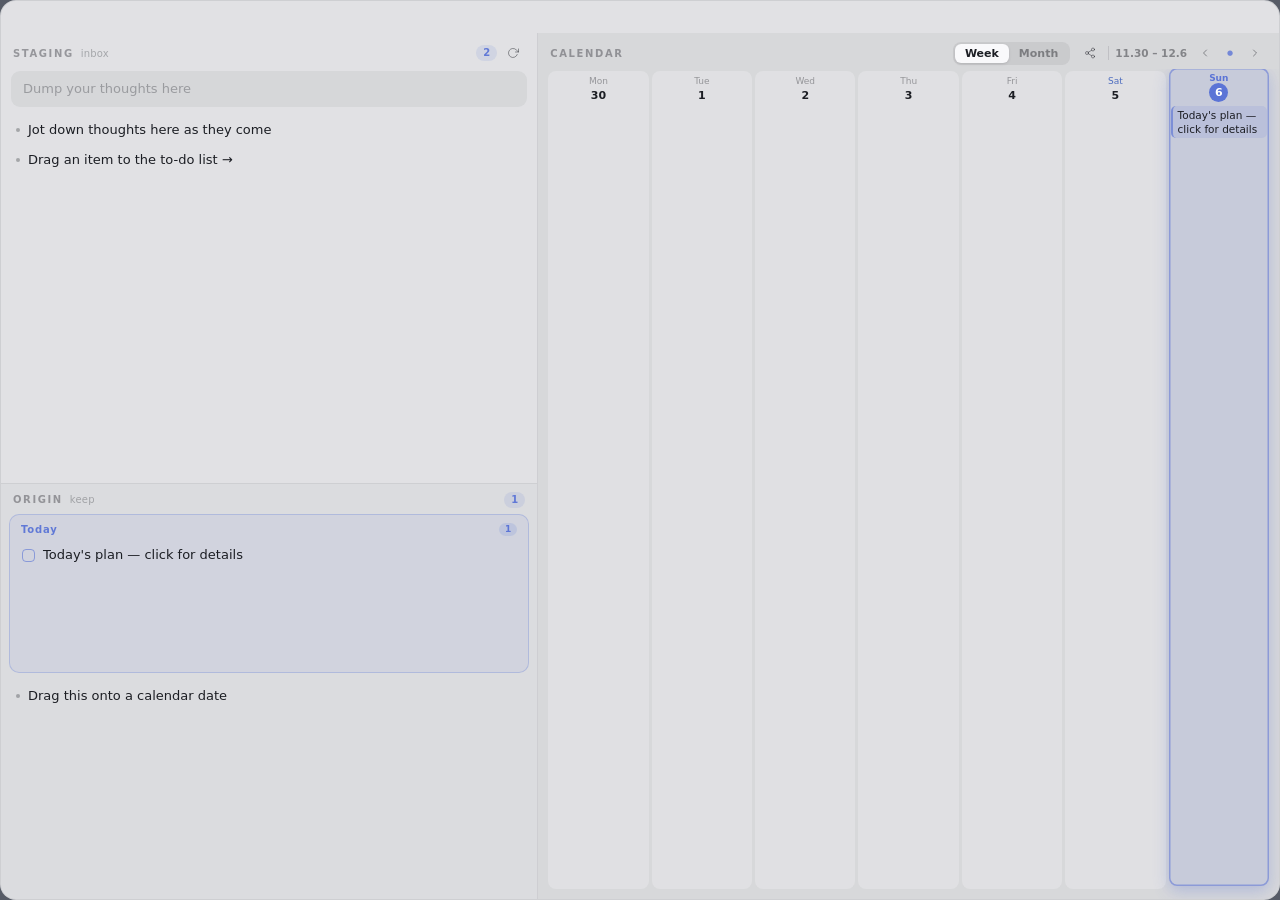
==== docs/app/index.html @ 2b8d4bbc "feat: 웹앱 번들 갱신 — v0.2.16 Origin 칩 상세 메모(오른쪽 패널) Co-Authored-By: Claude Fable 5 <noreply@anthropic.co" ====
<!doctype html>
<html lang="ko">
  <head>
    <meta charset="UTF-8" />
    <meta name="viewport" content="width=device-width, initial-scale=1.0" />
    <title>FlowDesk</title>
    <script type="module" crossorigin src="./assets/index-DNbl9zSP.js"></script>
    <link rel="stylesheet" crossorigin href="./assets/index-Da0fOg_b.css">
  </head>

  <body>
    <div id="root"></div>
  </body>
</html>
---- docs/app/assets/index-Da0fOg_b.css ----
:root{--accent: #5b74d6;--accent-rgb: 91, 116, 214;--bg-opacity: .85;--fs: 13px;--font: "Pretendard Variable", Pretendard, "Apple SD Gothic Neo", "Noto Sans KR", "Malgun Gothic", system-ui, sans-serif;--radius: 16px;--ease: cubic-bezier(.3, .7, .3, 1);--t: .15s;--pattern: none;--pattern-opacity: 0;--pattern-size: auto}[data-theme=light]{--bg-rgb: 249, 249, 251;--ink-rgb: 28, 30, 36;--ink: rgb(28, 30, 36);--sun: #c0574f;--sat: #4f6ec0;--gold-glow-rgb: 201, 132, 10;--spark-rgb: 176, 108, 0}[data-theme=dark]{--bg-rgb: 25, 26, 30;--ink-rgb: 235, 236, 241;--ink: rgb(235, 236, 241);--sun: #e08f88;--sat: #8fa8e0;--gold-glow-rgb: 255, 214, 120}[data-theme=flower]{--bg-rgb: 251, 243, 236;--ink-rgb: 90, 70, 50;--ink: rgb(90, 70, 50);--sun: #c0574f;--sat: #4f6ec0;--gold-glow-rgb: 201, 132, 10;--spark-rgb: 176, 108, 0}[data-theme=mintgrid]{--bg-rgb: 238, 246, 241;--ink-rgb: 51, 86, 74;--ink: rgb(51, 86, 74);--sun: #c0574f;--sat: #4f6ec0;--gold-glow-rgb: 201, 132, 10;--spark-rgb: 176, 108, 0}[data-theme=starrynight]{--bg-rgb: 26, 33, 64;--ink-rgb: 238, 240, 255;--ink: rgb(238, 240, 255);--sun: #e08f88;--sat: #8fa8e0;--gold-glow-rgb: 255, 214, 120}*{box-sizing:border-box;margin:0;padding:0}html,body,#root{height:100%;background:transparent;overflow:hidden}body{font-family:var(--font);font-size:var(--fs);color:var(--ink);-webkit-user-select:none;user-select:none;-webkit-font-smoothing:antialiased;cursor:default}input,select,textarea{font-family:inherit;color:inherit;-webkit-user-select:text;user-select:text}button{font-family:inherit;color:inherit;background:none;border:none;cursor:pointer}:focus-visible{outline:2px solid rgba(var(--accent-rgb),.55);outline-offset:1px;border-radius:4px}::-webkit-scrollbar{width:5px}::-webkit-scrollbar-thumb{background:rgba(var(--ink-rgb),.14);border-radius:3px}::-webkit-scrollbar-track{background:transparent}.widget{position:fixed;inset:0;display:flex;flex-direction:column;border-radius:var(--radius);background:var(--bg-image, rgba(var(--bg-rgb), var(--bg-opacity)));border:1px solid rgba(var(--ink-rgb),.09);overflow:hidden;transition:background-color var(--t)}.widget:before{content:"";position:absolute;inset:0;z-index:-1;pointer-events:none;background-image:var(--pattern, none);background-size:var(--pattern-size, auto);opacity:var(--pattern-opacity, 0)}[data-os=win] .widget{border-radius:0}.widget-header{display:flex;align-items:center;justify-content:space-between;height:32px;padding:0 6px 0 12px;flex:none;opacity:0;transition:opacity .18s var(--ease)}.widget:hover .widget-header,.widget-header:focus-within{opacity:1}.header-drag{display:flex;align-items:center;gap:6px;flex:1;height:100%;cursor:grab}.app-dot{display:inline-flex;align-items:center;color:var(--accent);pointer-events:none;transition:color var(--t)}.app-name{font-size:10px;font-weight:650;letter-spacing:.14em;color:rgba(var(--ink-rgb),.4)}.header-actions{display:flex;gap:2px}.icon-btn{display:inline-flex;align-items:center;justify-content:center;width:24px;height:24px;border-radius:6px;color:rgba(var(--ink-rgb),.5);transition:background-color var(--t),color var(--t)}.icon-btn:hover{background:rgba(var(--ink-rgb),.07);color:var(--ink)}.icon-btn.quit:hover{background:#c9574f24;color:var(--sun)}.mini-btn.danger{background:#c9574f1f;color:var(--sun)}.mini-btn.danger:hover{background:#c9574f33}.sections{flex:1;min-height:0;display:flex;flex-direction:row}.section-wrap{flex-basis:0;flex-shrink:1;min-height:0;min-width:0;display:flex;flex-direction:column}.col-left{flex-basis:0;min-width:0;min-height:0;display:flex;flex-direction:column}.divider.divider-col{width:7px;height:auto;margin:0 -3px;cursor:col-resize}.divider.divider-col:after{inset:0 auto 0 3px;width:1px;height:auto}.section{flex:1;min-height:0;display:flex;flex-direction:column;transition:box-shadow var(--t),background-color var(--t)}.sec-origin{background:rgba(var(--ink-rgb),.024)}.sec-calendar{background:rgba(var(--ink-rgb),.048)}.section.drop-hot,.day-col.drop-hot,.m-cell.drop-hot{box-shadow:inset 0 0 0 1.5px rgba(var(--accent-rgb),.55);background:rgba(var(--accent-rgb),.07)}.divider{height:7px;margin:-3px 0;flex:none;cursor:row-resize;position:relative;z-index:5}.divider:after{content:"";position:absolute;left:0;right:0;top:3px;height:1px;background:rgba(var(--ink-rgb),.09);transition:background-color var(--t),height var(--t)}.divider:hover:after{background:rgba(var(--accent-rgb),.45)}.section-head{display:flex;align-items:center;justify-content:space-between;padding:8px 12px 4px;flex:none}.section-label{font-size:10px;font-weight:700;letter-spacing:.16em;color:rgba(var(--ink-rgb),.38)}.section-sub{margin-left:7px;font-weight:500;letter-spacing:.02em;color:rgba(var(--ink-rgb),.3)}.count{font-size:10px;font-weight:600;line-height:1;padding:3px 7px;border-radius:99px;color:rgba(var(--accent-rgb),.95);background:rgba(var(--accent-rgb),.12)}.section-body{flex:1;min-height:0;overflow-y:auto;list-style:none;padding:2px 8px 8px}.empty-hint{padding:10px 6px;font-size:11px;color:rgba(var(--ink-rgb),.28);text-align:center}.origin-today{flex:.4 1 0;min-height:0;display:flex;flex-direction:column;margin:2px 8px 6px;padding:8px 9px 9px;border-radius:10px;background:rgba(var(--accent-rgb),.08);border:1px solid rgba(var(--accent-rgb),.28);overflow:hidden}.origin-today.drop-hot{box-shadow:inset 0 0 0 1.5px rgba(var(--accent-rgb),.7);background:rgba(var(--accent-rgb),.15)}.origin-today.empty{flex:none}.ot-empty{padding:4px 4px 2px;font-size:11px;text-align:center;color:rgba(var(--accent-rgb),.6)}.ot-scroll{flex:1;min-height:0;overflow-y:auto}.ot-resize{flex:none;height:16px;margin:2px -9px -9px;cursor:row-resize;transition:background var(--t)}.ot-resize:hover{background:linear-gradient(to bottom,transparent,rgba(var(--accent-rgb),.16))}.ot-head{display:flex;align-items:center;justify-content:space-between;padding:0 2px 6px}.ot-title{font-size:10px;font-weight:800;letter-spacing:.08em;color:rgba(var(--accent-rgb),.95)}.ot-count{font-size:9px;font-weight:700;line-height:1;color:var(--accent);background:rgba(var(--accent-rgb),.16);padding:2px 6px;border-radius:99px}.ot-row{display:flex;align-items:flex-start;gap:8px;padding:4px 3px;border-radius:6px;cursor:grab}.ot-row.drop-before,.item-row.drop-before{box-shadow:inset 0 2px rgba(var(--accent-rgb),.7)}.ot-row.drop-after,.item-row.drop-after{box-shadow:inset 0 -2px rgba(var(--accent-rgb),.7)}.ot-row:hover{background:rgba(var(--accent-rgb),.06)}.ot-check{flex:none;width:13px;height:13px;border-radius:4px;margin-top:calc(var(--fs) * .62 - 4.5px);border:1.5px solid rgba(var(--accent-rgb),.6);background:transparent;position:relative;cursor:pointer;transition:background-color var(--t),border-color var(--t)}.ot-row.done .ot-check{background:rgba(var(--accent-rgb),.85);border-color:transparent}.ot-row.done .ot-check:after{content:"";position:absolute;left:4px;top:1px;width:4px;height:7px;border:solid #fff;border-width:0 1.5px 1.5px 0;transform:rotate(45deg)}.ot-text{flex:1;line-height:1.45;word-break:break-word}.ot-row.done .ot-text{text-decoration:line-through;opacity:.45}.item-row{display:flex;align-items:flex-start;gap:8px;padding:5px 7px;border-radius:7px;cursor:grab;transition:background-color var(--t)}.item-row:hover{background:rgba(var(--ink-rgb),.055)}.item-row:active{cursor:grabbing}.item-dot{flex:none;width:4px;height:4px;border-radius:50%;margin-top:calc(var(--fs) * .62);background:rgba(var(--ink-rgb),.3);transition:background-color var(--t)}.item-row:hover .item-dot{background:var(--accent)}.item-dot.toggle{cursor:pointer;position:relative;transition:all .14s var(--ease)}.item-row:hover .item-dot.toggle{width:13px;height:13px;margin-top:calc(var(--fs) * .62 - 4.5px);background:transparent;border:1.5px solid rgba(var(--accent-rgb),.75)}.item-row:hover .item-dot.toggle:hover{background:rgba(var(--accent-rgb),.15)}.item-row.done .item-dot.toggle{width:13px;height:13px;margin-top:calc(var(--fs) * .62 - 4.5px);background:rgba(var(--accent-rgb),.85);border:1.5px solid transparent}.item-row.done .item-dot.toggle:after{content:"";position:absolute;left:3px;top:1px;width:4px;height:7px;border:solid #fff;border-width:0 1.5px 1.5px 0;transform:rotate(45deg)}.item-row.done .item-text{text-decoration:line-through;opacity:.4}.item-text{flex:1;line-height:1.5;word-break:break-word;white-space:pre-wrap}.item-edit{flex:1;border:none;background:transparent;font-size:var(--fs);line-height:1.5;border-bottom:1px solid rgba(var(--accent-rgb),.5);outline:none;resize:none;padding:0;display:block}.x-btn{flex:none;display:inline-flex;align-items:center;justify-content:center;width:18px;height:18px;margin-top:1px;border-radius:5px;color:rgba(var(--ink-rgb),.4);opacity:0;transition:opacity var(--t),background-color var(--t)}.item-row:hover .x-btn{opacity:1}.x-btn:hover{background:rgba(var(--ink-rgb),.1);color:var(--ink)}@keyframes item-enter{0%{opacity:0;transform:translateY(-5px)}to{opacity:1;transform:none}}.item-enter{animation:item-enter .16s var(--ease)}.staging-input-wrap{display:flex;align-items:center;gap:8px;margin:2px 10px 6px;padding:7px 11px;border-radius:9px;background:rgba(var(--ink-rgb),.05);border:1px solid transparent;transition:border-color var(--t),background-color var(--t);flex:none}.staging-input-wrap:focus-within{border-color:rgba(var(--accent-rgb),.5);background:rgba(var(--accent-rgb),.06)}.staging-input{flex:1;border:none;background:transparent;font-size:var(--fs);line-height:1.5;outline:none;resize:none;padding:0;display:block}.staging-input::placeholder{color:rgba(var(--ink-rgb),.32)}.enter-hint{font-size:10px;color:rgba(var(--ink-rgb),.25);border:1px solid rgba(var(--ink-rgb),.15);border-radius:4px;padding:1px 5px;opacity:0;transition:opacity var(--t)}.staging-input-wrap:focus-within .enter-hint,.quick-pill:focus-within .enter-hint{opacity:1}.cal-nav{display:flex;align-items:center;gap:1px}.cal-label{font-size:10.5px;font-weight:600;color:rgba(var(--ink-rgb),.45);margin-right:5px;font-variant-numeric:tabular-nums}.today-btn{font-size:7px;color:rgba(var(--accent-rgb),.8)}.week-grid{display:grid;grid-template-columns:repeat(7,1fr);gap:3px;padding:2px 10px 10px;overflow-y:auto}.day-col{display:flex;flex-direction:column;gap:3px;padding:3px 2px;border-radius:8px;background:rgba(var(--bg-rgb),.25);min-height:76px;transition:box-shadow var(--t),background-color var(--t)}.day-head{text-align:center;padding:2px 0 1px}.day-name{display:block;font-size:9px;color:rgba(var(--ink-rgb),.38)}.dow-5 .day-name{color:var(--sat)}.dow-6 .day-name{color:var(--sun)}.day-num{display:inline-block;min-width:19px;height:19px;line-height:19px;font-size:11px;font-weight:600;border-radius:50%;font-variant-numeric:tabular-nums}.today .day-num{background:var(--accent);color:#fff}.day-col.today{background:rgba(var(--accent-rgb),.13);box-shadow:0 5px 16px rgba(var(--accent-rgb),.3),inset 0 0 0 1.5px rgba(var(--accent-rgb),.55);transform:translateY(-3px)}.day-col.today .day-name{color:var(--accent);font-weight:800}.day-items{display:flex;flex-direction:column;gap:2px;flex:1}.chip{--tag: var(--accent-rgb);font-size:calc(var(--fs) - 2.5px);line-height:1.35;padding:2px 4px 2px 5px;border-radius:5px;background:rgba(var(--tag),.12);border-left:2px solid rgba(var(--tag),.65);cursor:grab;word-break:break-word;transition:background-color var(--t)}.chip:hover{background:rgba(var(--tag),.2)}.chip.span-start{border-radius:5px 0 0 5px;margin-right:-5px}.chip.span-mid{border-radius:0;margin:0 -5px;border-left:none}.chip.span-end{border-radius:0 5px 5px 0;margin-left:-5px;border-left:none}.chip.span-mid,.chip.span-end{color:rgba(var(--ink-rgb),.35)}.chip.done{text-decoration:line-through;opacity:.45}.day-col.past .chip:not(.done),.m-cell.past .chip:not(.done){opacity:.55}.chip.mini.span-start{border-radius:3px 0 0 3px;margin-right:-4px}.chip.mini.span-mid{border-radius:0;margin:0 -4px}.chip.mini.span-end{border-radius:0 3px 3px 0;margin-left:-4px}.chip-edit{display:block;width:100%;font-size:calc(var(--fs) - 2.5px);line-height:1.35;padding:2px 4px;border:none;border-radius:5px;background:rgba(var(--bg-rgb),.9);outline:1px solid rgba(var(--accent-rgb),.5);resize:none;overflow:hidden}.month-wrap{padding:2px 10px 10px;overflow-y:auto;display:flex;flex-direction:column}.month-weekdays{display:grid;grid-template-columns:repeat(7,1fr);text-align:center;font-size:9px;color:rgba(var(--ink-rgb),.38);padding-bottom:3px;flex-shrink:0}.month-weekdays .dow-5{color:var(--sat)}.month-weekdays .dow-6{color:var(--sun)}.month-grid{display:grid;grid-template-columns:repeat(7,1fr);grid-auto-rows:minmax(38px,auto);gap:2px;flex:1}.m-cell{display:flex;flex-direction:column;align-items:stretch;gap:1px;padding:2px;border-radius:7px;min-width:0;overflow:hidden;transition:box-shadow var(--t),background-color var(--t)}.m-cell:hover{background:rgba(var(--ink-rgb),.05)}.m-cell.other{opacity:.3}.m-num{font-size:11px;font-weight:500;min-width:19px;height:19px;line-height:19px;text-align:center;border-radius:50%;font-variant-numeric:tabular-nums;align-self:center;flex-shrink:0}.m-cell.dow-5 .m-num{color:var(--sat)}.m-cell.dow-6 .m-num{color:var(--sun)}.m-cell.today .m-num{background:var(--accent);color:#fff}.day-num.holiday,.m-holiday-name{display:block;text-align:center;font-size:8.5px;line-height:1.2;color:var(--sun);opacity:.85;overflow:hidden;text-overflow:ellipsis;white-space:nowrap}.m-num.holiday{color:var(--sun);font-weight:700}.holiday-name{display:block;margin-top:1px;font-size:9.5px;color:var(--sun);opacity:.85;overflow:hidden;text-overflow:ellipsis;white-space:nowrap;min-width:0}.m-cell.today{background:rgba(var(--accent-rgb),.13);box-shadow:0 4px 12px rgba(var(--accent-rgb),.28),inset 0 0 0 1.5px rgba(var(--accent-rgb),.5);transform:translateY(-2px)}.day-col,.m-cell{position:relative}.day-stamp{position:absolute;top:2px;right:2px;width:20px;height:20px;border-radius:50%;object-fit:cover;box-shadow:0 1px 3px #00000047;transform:rotate(-8deg);z-index:4;pointer-events:none}.day-stamp.gold{outline:2px solid #d4a548;animation:goldGlow 2.6s ease-in-out infinite}@keyframes goldGlow{0%,to{outline-color:#d4a548;box-shadow:0 0 0 4px #d4a54838,0 0 6px 1px rgba(var(--gold-glow-rgb),.35),0 1px 3px #00000047}50%{outline-color:#f0c264;box-shadow:0 0 0 4px #d4a54861,0 0 14px 4px rgba(var(--gold-glow-rgb),.8),0 1px 3px #00000047}}.stamp-spark{position:absolute;z-index:5;color:rgb(var(--spark-rgb, 255, 255, 255));text-shadow:0 0 3px rgb(var(--gold-glow-rgb)),0 0 8px rgba(var(--gold-glow-rgb),.95);line-height:1;pointer-events:none;animation:sparkTwinkle 2.1s ease-in-out infinite}.stamp-spark.s1{top:-2px;right:24px;font-size:11px}.stamp-spark.s2{top:18px;right:1px;font-size:8px;animation-delay:.7s}.stamp-spark.s3{top:10px;right:28px;font-size:7px;animation-delay:1.4s}@keyframes sparkTwinkle{0%,to{opacity:0;transform:scale(.2) rotate(-15deg)}50%{opacity:1;transform:scale(1) rotate(15deg)}}.streak-badge{margin-right:8px;font-size:11px;font-weight:600;color:#d4a548;background:#d4a5481f;padding:2px 8px;border-radius:20px;white-space:nowrap}.dday-pill{position:relative;display:inline-flex;align-items:center;gap:6px;max-width:150px;min-width:0;font-size:12px;white-space:nowrap}.dday-pill b{font-weight:800;font-size:10.5px;color:var(--accent);background:rgba(var(--accent-rgb),.1);padding:1px 7px;border-radius:20px;flex-shrink:0}.dday-pill-label{overflow:hidden;text-overflow:ellipsis;font-weight:700;color:rgba(var(--ink-rgb),.8)}.dday-pill+.dday-pill:before{content:"·";color:rgba(var(--ink-rgb),.25);margin-right:2px;flex-shrink:0}.dday-more{font-size:11px;font-weight:600;color:rgba(var(--ink-rgb),.4);white-space:nowrap}.cal-nav{flex-shrink:0}.streak-badge{flex-shrink:1000;min-width:0;overflow:hidden;text-overflow:ellipsis}.view-seg{display:flex;background:rgba(var(--ink-rgb),.07);border-radius:8px;padding:2px;margin-right:8px;flex-shrink:0}.view-seg button{font-size:11px;font-weight:600;padding:3px 10px;border-radius:6px;color:rgba(var(--ink-rgb),.45)}.view-seg button.on{background:rgb(var(--bg-rgb));color:var(--ink);box-shadow:0 1px 3px #0000001f}.head-gap{width:1px;height:14px;align-self:center;background:rgba(var(--ink-rgb),.12);margin:0 6px;flex-shrink:0}.head-right{display:flex;align-items:center;gap:4px}.cal-right{margin-left:auto;display:flex;align-items:center;flex-shrink:1;min-width:0}.dday-pill,.dday-more{margin-left:8px}.dday-pill:after{content:attr(data-tip);position:absolute;left:0;top:calc(100% + 6px);z-index:60;background:var(--ink);color:rgb(var(--bg-rgb));font-size:11px;font-weight:500;padding:4px 9px;border-radius:6px;white-space:nowrap;box-shadow:0 3px 10px #0003;opacity:0;pointer-events:none;transition:opacity .12s var(--ease) .3s}.dday-pill:hover:after{opacity:1}.day-stamp.fresh{opacity:0;animation:dayStampPop .32s cubic-bezier(.2,1.6,.4,1) .9s forwards}@keyframes dayStampPop{0%{opacity:0;transform:rotate(-8deg) scale(0)}60%{opacity:1;transform:rotate(-8deg) scale(1.3)}to{opacity:1;transform:rotate(-8deg) scale(1)}}.day-flash{position:absolute;left:50%;top:50%;width:60px;height:60px;border-radius:12px;object-fit:cover;z-index:6;pointer-events:none;filter:drop-shadow(0 6px 16px rgba(0,0,0,.34));animation:dayStampPress .85s cubic-bezier(.12,.85,.2,1) forwards}@keyframes dayStampPress{0%{opacity:0;transform:translate(-50%,-78%) rotate(-10deg) scale(1.3)}22%{opacity:1;transform:translate(-50%,-50%) rotate(-7deg) scale(.86)}36%{opacity:1;transform:translate(-50%,-50%) rotate(-6deg) scale(1.04)}58%{opacity:1;transform:translate(-50%,-50%) rotate(-6deg) scale(1)}to{opacity:0;transform:translate(-50%,-86%) rotate(-6deg) scale(1.06)}}.day-ring{position:absolute;left:50%;top:50%;width:52px;height:52px;border-radius:50%;border:3px solid rgba(var(--accent-rgb),.5);z-index:5;pointer-events:none;animation:dayStampRing .45s ease-out .16s both}@keyframes dayStampRing{0%{opacity:.7;transform:translate(-50%,-50%) scale(.35)}to{opacity:0;transform:translate(-50%,-50%) scale(1.9)}}.m-cell.stamping{overflow:visible;z-index:3}.day-col.stamping{animation:dayShakeWeek .3s ease-in-out .16s}.m-cell.stamping{animation:dayShakeMonth .3s ease-in-out .16s}@keyframes dayShakeWeek{0%,to{transform:translateY(-3px)}20%{transform:translate(-2px,-2px)}40%{transform:translate(2px,-4px)}60%{transform:translate(-2px,-3px)}80%{transform:translate(1px,-2px)}}@keyframes dayShakeMonth{0%,to{transform:translateY(-2px)}20%{transform:translate(-2px,-1px)}40%{transform:translate(2px,-3px)}60%{transform:translate(-2px,-2px)}80%{transform:translate(1px,-1px)}}.reward-row{display:flex;align-items:center;gap:6px;flex-wrap:wrap}.reward-grid{display:flex;flex-wrap:wrap;gap:6px;margin-bottom:6px}.reward-thumb{position:relative;width:34px;height:34px}.reward-thumb img{width:34px;height:34px;border-radius:7px;object-fit:cover;border:1px solid rgba(var(--ink-rgb),.15)}.reward-del{position:absolute;top:-5px;right:-5px;width:16px;height:16px;padding:0;display:flex;align-items:center;justify-content:center;border:none;border-radius:50%;background:#0000009e;color:#fff;cursor:pointer}.reward-del svg{width:10px;height:10px}.chip.mini{font-size:max(8px,calc(var(--fs) - 5px));line-height:1.3;padding:0 2px 0 3px;border-radius:3px;flex-shrink:0}.chip-edit.mini{font-size:max(8px,calc(var(--fs) - 5px));line-height:1.3;padding:0 2px;border-radius:3px}.sec-detail{background:rgba(var(--ink-rgb),.048);animation:detail-in .18s var(--ease)}@keyframes detail-in{0%{opacity:0;transform:translate(12px)}to{opacity:1;transform:none}}.detail-body{display:flex;flex-direction:column;overflow:hidden;padding:2px 12px 10px}.detail-title-row{display:flex;align-items:flex-start;gap:8px;flex:none}.detail-done{flex:none;width:13px;height:13px;margin-top:6px;padding:0;border-radius:50%;border:1.5px solid rgba(var(--accent-rgb),.75);position:relative;transition:background-color var(--t),border-color var(--t)}.detail-done:hover{background:rgba(var(--accent-rgb),.15)}.detail-done.on{background:rgba(var(--accent-rgb),.85);border-color:transparent}.detail-done.on:after{content:"";position:absolute;left:3px;top:1px;width:4px;height:7px;border:solid #fff;border-width:0 1.5px 1.5px 0;transform:rotate(45deg)}.detail-title.done{text-decoration:line-through;opacity:.45}.detail-title{flex:1;font-size:calc(var(--fs) + 1px);font-weight:600;line-height:1.4;border:none;outline:none;background:transparent;resize:none;overflow:hidden;border-bottom:1px solid rgba(var(--ink-rgb),.09);padding:2px 0 6px;transition:border-color var(--t)}.detail-title:focus{border-bottom-color:rgba(var(--accent-rgb),.45)}.tag-row{display:flex;gap:8px;align-items:center;padding:8px 0 0;flex:none}.tag-dot{width:14px;height:14px;border-radius:50%;border:2px solid transparent;padding:0;transition:transform var(--t),border-color var(--t)}.tag-dot:hover{transform:scale(1.15)}.tag-dot.on{border-color:rgba(var(--ink-rgb),.8)}.range-row{display:flex;align-items:center;gap:6px;padding:8px 0 0;flex:none;font-size:calc(var(--fs) - 1px);color:rgba(var(--ink-rgb),.75)}.range-arrow{color:rgba(var(--ink-rgb),.35)}.date-input{width:11ch;border:none;outline:none;background:rgba(var(--ink-rgb),.05);border-radius:6px;padding:3px 8px;font-size:calc(var(--fs) - 1px);font-variant-numeric:tabular-nums;transition:box-shadow var(--t)}.date-input:focus{box-shadow:inset 0 0 0 1px rgba(var(--accent-rgb),.5)}.date-input.invalid{box-shadow:inset 0 0 0 1px var(--sun)}.range-len{color:rgba(var(--accent-rgb),.9);font-weight:600}.range-clear{color:rgba(var(--ink-rgb),.4)}.dday-toggle{border:1px solid rgba(var(--ink-rgb),.15);background:transparent;color:rgba(var(--ink-rgb),.5);font-family:inherit;font-size:10.5px;font-weight:600;padding:2px 8px;border-radius:20px;cursor:pointer}.dday-toggle.on{border-color:transparent;background:rgba(var(--accent-rgb),.12);color:var(--accent)}.detail-note{flex:1;display:flex;flex-direction:column;overflow:hidden;margin-top:8px;cursor:text}.detail-note-edit{flex:1;resize:none;border:none;outline:none;border-radius:8px;background:rgba(var(--ink-rgb),.05);padding:8px 10px;font-size:calc(var(--fs) - 1px);line-height:1.55;transition:background-color var(--t)}.note-hint{color:rgba(var(--ink-rgb),.35);font-size:calc(var(--fs) - 1px);padding:8px 2px}.md.note-preview{margin-bottom:6px;padding:0 2px 4px;border-bottom:1px dashed rgba(var(--ink-rgb),.15)}.md{flex:1;overflow-y:auto;font-size:calc(var(--fs) - 1px);line-height:1.55;-webkit-user-select:text;user-select:text}.md h1,.md h2,.md h3{font-weight:700;margin:10px 0 4px;line-height:1.3}.md h1{font-size:calc(var(--fs) + 3px)}.md h2{font-size:calc(var(--fs) + 1px)}.md h3{font-size:var(--fs)}.md p{margin:2px 0}.md hr{margin:8px 0;border:none;border-top:1px solid rgba(var(--ink-rgb),.15)}.md ul,.md ol{margin:4px 0;padding-left:18px}.md code{font-family:ui-monospace,SF Mono,Menlo,monospace;font-size:.92em;background:rgba(var(--ink-rgb),.07);border-radius:4px;padding:0 4px}.md pre{margin:6px 0;padding:8px 10px;border-radius:8px;background:rgba(var(--ink-rgb),.06);overflow-x:auto}.md pre code{background:none;padding:0}.md table{border-collapse:collapse;margin:6px 0;font-size:.95em}.md th,.md td{border:1px solid rgba(var(--ink-rgb),.2);padding:3px 8px;text-align:left}.md th{background:rgba(var(--ink-rgb),.06)}.md del{opacity:.55}.md ul.contains-task-list{list-style:none;padding-left:4px}.md li.task-list-item input{margin-right:6px}.md img{max-width:100%;border-radius:6px}.md blockquote{margin:6px 0;padding:2px 10px;border-left:2px solid rgba(var(--accent-rgb),.5);color:rgba(var(--ink-rgb),.65)}.md a{color:var(--accent);text-decoration:underline;text-underline-offset:2px}.ctx-menu{position:fixed;z-index:100;min-width:148px;padding:5px;border-radius:10px;background:rgba(var(--bg-rgb),.97);border:1px solid rgba(var(--ink-rgb),.1);box-shadow:0 8px 28px #0000002e;animation:item-enter .12s var(--ease)}.ctx-item{display:block;width:100%;text-align:left;font-size:12px;padding:6px 10px;border-radius:6px;transition:background-color var(--t)}.ctx-item:hover{background:rgba(var(--ink-rgb),.07)}.ctx-item.danger{color:var(--sun)}.toast{position:absolute;left:12px;right:12px;bottom:12px;z-index:60;display:flex;align-items:center;gap:10px;padding:9px 13px;border-radius:10px;background:rgba(var(--ink-rgb),.92);color:rgb(var(--bg-rgb));overflow:hidden;animation:toast-in .2s var(--ease)}@keyframes toast-in{0%{opacity:0;transform:translateY(8px)}to{opacity:1;transform:none}}.toast-msg{flex:1;font-size:12px}.toast-action{font-size:12px;font-weight:700;color:rgba(var(--accent-rgb),1);filter:brightness(1.35)}.toast-progress{position:absolute;left:0;bottom:0;height:2px;width:100%;background:rgba(var(--accent-rgb),.9);transform-origin:left;animation-name:toast-progress;animation-timing-function:linear;animation-fill-mode:forwards}@keyframes toast-progress{0%{transform:scaleX(1)}to{transform:scaleX(0)}}.sections-hidden{visibility:hidden}.settings-panel{position:absolute;inset:32px 0 0;z-index:50;display:flex;flex-direction:column;background:transparent;animation:settings-in .2s var(--ease);font-size:13px}@keyframes settings-in{0%{opacity:0;transform:translate(14px)}to{opacity:1;transform:none}}.settings-head{display:flex;align-items:center;justify-content:space-between;padding:12px 12px 8px 16px;flex:none}.settings-title{font-size:13px;font-weight:700}.settings-body{flex:1;overflow-y:auto;padding:0 16px 16px;max-width:480px;width:100%;align-self:center}.set-group{margin-bottom:18px}.set-group-title{font-size:10px;font-weight:700;letter-spacing:.14em;color:rgba(var(--accent-rgb),.9);padding-bottom:6px;border-bottom:1px solid rgba(var(--ink-rgb),.08);margin-bottom:10px}.set-row{margin-bottom:12px}.set-row>label{display:block;font-size:11px;color:rgba(var(--ink-rgb),.55);margin-bottom:5px}.segmented{display:inline-flex;padding:2px;border-radius:8px;background:rgba(var(--ink-rgb),.06);gap:1px}.segmented button{font-size:11.5px;padding:4px 12px;border-radius:6px;color:rgba(var(--ink-rgb),.6);transition:background-color var(--t),color var(--t)}.segmented button.on{background:rgba(var(--bg-rgb),1);color:var(--ink);font-weight:600;box-shadow:0 1px 3px #0000001f}.swatches{display:flex;gap:7px;align-items:center}.swatch{width:22px;height:22px;border-radius:50%;border:2px solid transparent;transition:transform var(--t),border-color var(--t);padding:0}.swatch:hover{transform:scale(1.12)}.swatch.on{border-color:rgb(var(--bg-rgb));box-shadow:0 0 0 2px var(--accent)}.swatch.custom{appearance:none;background:conic-gradient(red,#ff0,#0f0,#0ff,#00f,#f0f,red);border:none;cursor:pointer}.swatch.custom::-webkit-color-swatch-wrapper{padding:0;opacity:0}.slider-row{display:flex;align-items:center;gap:10px;margin-top:6px}.slider-row input[type=range]{flex:1;accent-color:var(--accent)}.slider-val{font-size:11px;color:rgba(var(--ink-rgb),.5);min-width:36px;text-align:right;font-variant-numeric:tabular-nums}select{width:100%;font-size:12px;padding:6px 8px;border-radius:7px;border:1px solid rgba(var(--ink-rgb),.14);background:rgba(var(--bg-rgb),.6);outline:none}.hotkey-row{display:flex;gap:6px;margin-top:6px}.hotkey-row input{flex:1;font-size:12px;padding:6px 8px;border-radius:7px;border:1px solid rgba(var(--ink-rgb),.14);background:rgba(var(--bg-rgb),.6);outline:none}.hotkey-row input:focus{border-color:rgba(var(--accent-rgb),.55)}.mini-btn{font-size:12px;font-weight:600;padding:6px 12px;border-radius:7px;background:rgba(var(--accent-rgb),.14);color:var(--accent);transition:background-color var(--t)}.mini-btn:hover{background:rgba(var(--accent-rgb),.22)}.mini-btn.wide{width:100%}.set-msg{font-size:11px;color:rgba(var(--ink-rgb),.45);margin-top:5px;line-height:1.5}.linklike{background:none;border:none;padding:0;text-align:left;cursor:pointer}.linklike:hover{color:rgba(var(--ink-rgb),.75);text-decoration:underline}.set-msg.err{color:var(--sun)}.switch{position:relative;width:38px;height:22px;border-radius:99px;background:rgba(var(--ink-rgb),.15);transition:background-color var(--t);padding:0}.switch.on{background:var(--accent)}.switch .knob{position:absolute;top:2px;left:2px;width:18px;height:18px;border-radius:50%;background:#fff;box-shadow:0 1px 3px #00000040;transition:transform var(--t) var(--ease)}.switch.on .knob{transform:translate(16px)}.icon-btn.cloud.on{color:rgba(var(--accent-rgb),.85)}.icon-btn.cloud.syncing{animation:cloud-pulse 1.2s ease-in-out infinite}@keyframes cloud-pulse{50%{opacity:.35}}.icon-btn.cloud.error{color:var(--sun)}.fb-overlay{position:absolute;inset:0;z-index:60;display:flex;align-items:center;justify-content:center;padding:24px}.fb-card{width:100%;max-width:340px;padding:12px;border-radius:12px;background:rgba(var(--bg-rgb),.97);border:1px solid rgba(var(--ink-rgb),.1);box-shadow:0 8px 28px #0000002e;animation:item-enter .12s var(--ease);display:flex;flex-direction:column;gap:8px}.fb-head{display:flex;align-items:center;justify-content:space-between}.fb-textarea{width:100%;min-height:110px;resize:none;font-size:var(--fs);font-family:inherit;padding:8px 10px;border:none;border-radius:8px;background:rgba(var(--ink-rgb),.05);outline:none;transition:background-color var(--t)}.fb-textarea:focus{background:rgba(var(--accent-rgb),.08)}.fb-textarea::placeholder{color:rgba(var(--ink-rgb),.3)}.fb-actions{display:flex;align-items:center;justify-content:flex-end}.whatsnew-list{margin:0;padding-left:20px;display:flex;flex-direction:column;gap:7px;font-size:var(--fs);line-height:1.5;color:rgba(var(--ink-rgb),.8)}.quick{height:100vh;display:flex;align-items:stretch}.quick-pill{flex:1;display:flex;align-items:center;gap:12px;padding:0 18px;border-radius:16px;background:rgba(var(--bg-rgb),var(--bg-opacity));border:1px solid rgba(var(--ink-rgb),.12);animation:quick-in .16s var(--ease)}@keyframes quick-in{0%{opacity:0;transform:scale(.97)}to{opacity:1;transform:none}}.quick-pill .quick-input{flex:1;border:none;background:transparent;font-size:15px;line-height:1.5;outline:none;resize:none;padding:0;display:block}.quick-pill .quick-input::placeholder{color:rgba(var(--ink-rgb),.32)}.fb-card:has(.share-tabs){max-width:420px}.share-tabs{display:flex;background:rgba(var(--ink-rgb),.06);border-radius:10px;padding:3px;margin-bottom:12px}.share-tab{flex:1;border:0;background:transparent;font-family:inherit;font-size:12.5px;font-weight:600;padding:7px 0;border-radius:8px;color:rgba(var(--ink-rgb),.55);cursor:pointer}.share-tab.on{background:rgb(var(--bg-rgb));color:var(--ink);box-shadow:0 1px 4px #0000001f}.share-preview{display:block;width:100%;border:1px solid rgba(var(--ink-rgb),.08);border-radius:12px}.share-empty{padding:40px 16px;text-align:center;font-size:13px;color:rgba(var(--ink-rgb),.5)}@media(prefers-reduced-motion:reduce){*,*:before,*:after{animation-duration:.01ms!important;transition-duration:.01ms!important}}.tut-root{position:fixed;inset:0;z-index:90}.tut-dim{position:absolute;inset:0;background:#0000008c}.tut-spot{position:absolute;border-radius:12px;border:2px solid var(--accent);box-shadow:0 0 0 9999px #0000008c,0 0 18px rgba(var(--accent-rgb),.45);transition:all .2s var(--ease)}.tut-card{position:absolute;width:252px;padding:14px 16px;border-radius:12px;background:rgba(var(--bg-rgb),.97);border:1px solid rgba(var(--ink-rgb),.1);box-shadow:0 8px 28px #00000059;animation:item-enter .16s var(--ease)}.tut-card h4{margin:0 0 6px;font-size:1.05em}.tut-card p{margin:0 0 12px;font-size:.92em;line-height:1.55;opacity:.85;white-space:pre-line}.tut-foot{display:flex;align-items:center;justify-content:space-between;gap:8px}.tut-dots{display:flex;gap:4px}.tut-dot{width:6px;height:6px;border-radius:50%;background:rgba(var(--ink-rgb),.25)}.tut-dot.on{background:var(--accent)}.tut-wait{font-size:.82em;font-style:italic;opacity:.6}.tut-skip{background:none;border:none;padding:0;font-size:.85em;color:inherit;opacity:.6;text-decoration:underline;text-underline-offset:2px;cursor:pointer}.tut-next{background:var(--accent);color:#fff;border:none;border-radius:8px;padding:5px 14px;margin-left:10px;font-weight:600;cursor:pointer}.tut-arrow{position:absolute;color:var(--accent);font-size:20px;letter-spacing:3px}[data-web] body{background:#565b66}[data-web] .dl-cta{width:auto;padding:0 10px;font-size:11px;font-weight:600;color:var(--accent, #5b74d6);white-space:nowrap}.set-row-col{flex-direction:column;align-items:stretch;gap:8px}.theme-grid{display:grid;grid-template-columns:repeat(3,1fr);gap:8px}.theme-tile{display:flex;flex-direction:column;align-items:center;gap:4px;padding:6px;border:1px solid rgba(var(--ink-rgb),.12);border-radius:10px;background:transparent;cursor:pointer;color:var(--ink)}.theme-tile.on{border-color:var(--accent);box-shadow:0 0 0 1px var(--accent)}.theme-thumb{position:relative;width:100%;aspect-ratio:16 / 10;border-radius:7px;overflow:hidden;border:1px solid rgba(var(--ink-rgb),.1)}.theme-thumb-pattern{position:absolute;inset:0}.theme-thumb-dot{position:absolute;right:4px;bottom:4px;width:8px;height:8px;border-radius:50%;box-shadow:0 0 0 1.5px #fff9}.theme-tile-label{font-size:10px;opacity:.8;white-space:nowrap}
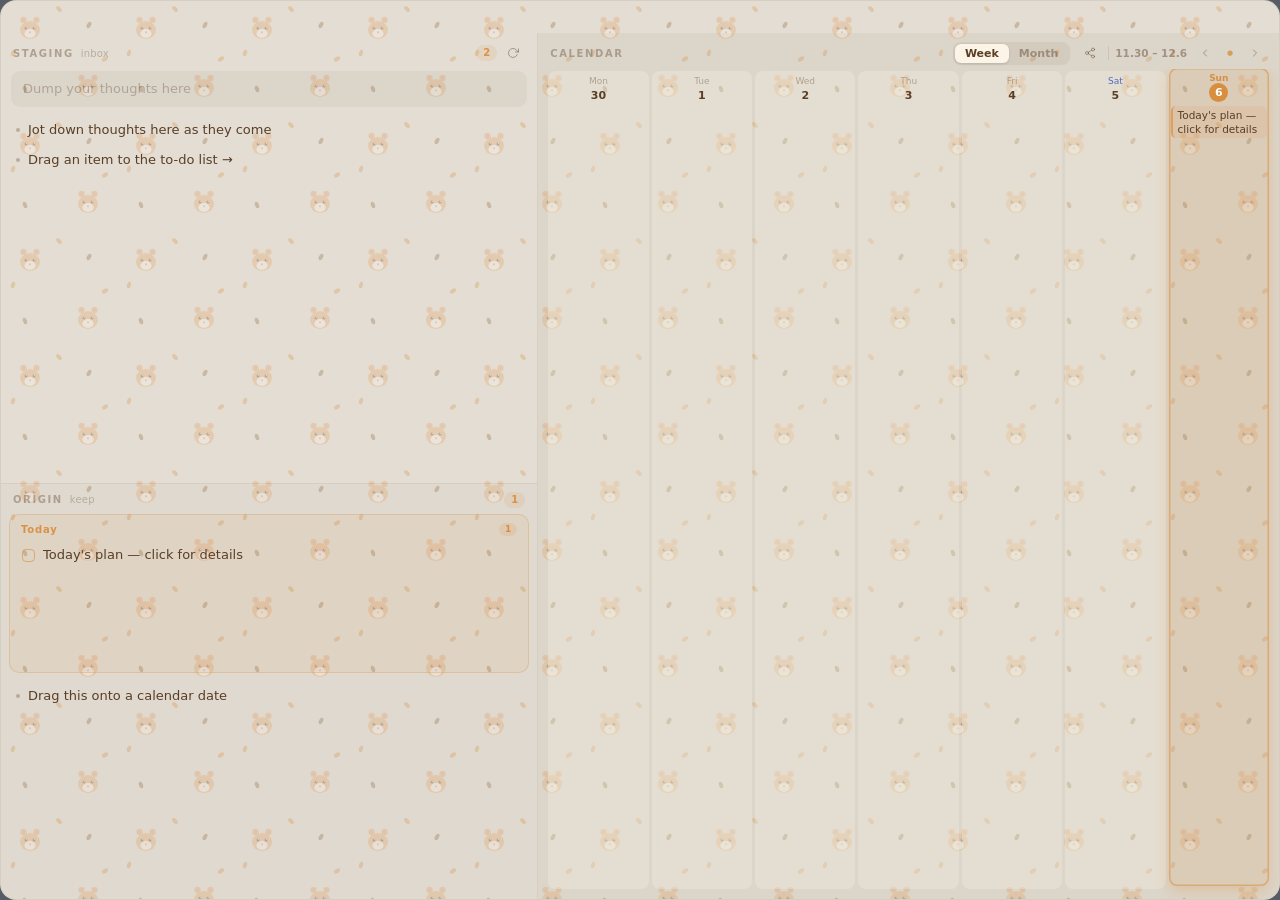
==== commit 28f8dfe7: "feat: 웹앱 번들 갱신 — v0.2.17 햄스터 테마 + 신규 방문 기본 테마 Co-Authored-By: Claude Fable 5 <noreply@anthropic.com>" ====
--- a/docs/app/index.html
+++ b/docs/app/index.html
@@ -4,8 +4,8 @@
     <meta charset="UTF-8" />
     <meta name="viewport" content="width=device-width, initial-scale=1.0" />
     <title>FlowDesk</title>
-    <script type="module" crossorigin src="./assets/index-DNbl9zSP.js"></script>
-    <link rel="stylesheet" crossorigin href="./assets/index-Da0fOg_b.css">
+    <script type="module" crossorigin src="./assets/index-9JMewEK5.js"></script>
+    <link rel="stylesheet" crossorigin href="./assets/index-x7PRYms1.css">
   </head>
 
   <body>
--- a/docs/app/assets/index-x7PRYms1.css
+++ b/docs/app/assets/index-x7PRYms1.css
@@ -0,0 +1 @@
+:root{--accent: #5b74d6;--accent-rgb: 91, 116, 214;--bg-opacity: .85;--fs: 13px;--font: "Pretendard Variable", Pretendard, "Apple SD Gothic Neo", "Noto Sans KR", "Malgun Gothic", system-ui, sans-serif;--radius: 16px;--ease: cubic-bezier(.3, .7, .3, 1);--t: .15s;--pattern: none;--pattern-opacity: 0;--pattern-size: auto}[data-theme=light]{--bg-rgb: 249, 249, 251;--ink-rgb: 28, 30, 36;--ink: rgb(28, 30, 36);--sun: #c0574f;--sat: #4f6ec0;--gold-glow-rgb: 201, 132, 10;--spark-rgb: 176, 108, 0}[data-theme=dark]{--bg-rgb: 25, 26, 30;--ink-rgb: 235, 236, 241;--ink: rgb(235, 236, 241);--sun: #e08f88;--sat: #8fa8e0;--gold-glow-rgb: 255, 214, 120}[data-theme=flower]{--bg-rgb: 251, 243, 236;--ink-rgb: 90, 70, 50;--ink: rgb(90, 70, 50);--sun: #c0574f;--sat: #4f6ec0;--gold-glow-rgb: 201, 132, 10;--spark-rgb: 176, 108, 0}[data-theme=mintgrid]{--bg-rgb: 238, 246, 241;--ink-rgb: 51, 86, 74;--ink: rgb(51, 86, 74);--sun: #c0574f;--sat: #4f6ec0;--gold-glow-rgb: 201, 132, 10;--spark-rgb: 176, 108, 0}[data-theme=starrynight]{--bg-rgb: 26, 33, 64;--ink-rgb: 238, 240, 255;--ink: rgb(238, 240, 255);--sun: #e08f88;--sat: #8fa8e0;--gold-glow-rgb: 255, 214, 120}[data-theme=hamster]{--bg-rgb: 252, 245, 231;--ink-rgb: 90, 62, 38;--ink: rgb(90, 62, 38);--sun: #c0574f;--sat: #4f6ec0;--gold-glow-rgb: 201, 132, 10;--spark-rgb: 176, 108, 0}*{box-sizing:border-box;margin:0;padding:0}html,body,#root{height:100%;background:transparent;overflow:hidden}body{font-family:var(--font);font-size:var(--fs);color:var(--ink);-webkit-user-select:none;user-select:none;-webkit-font-smoothing:antialiased;cursor:default}input,select,textarea{font-family:inherit;color:inherit;-webkit-user-select:text;user-select:text}button{font-family:inherit;color:inherit;background:none;border:none;cursor:pointer}:focus-visible{outline:2px solid rgba(var(--accent-rgb),.55);outline-offset:1px;border-radius:4px}::-webkit-scrollbar{width:5px}::-webkit-scrollbar-thumb{background:rgba(var(--ink-rgb),.14);border-radius:3px}::-webkit-scrollbar-track{background:transparent}.widget{position:fixed;inset:0;display:flex;flex-direction:column;border-radius:var(--radius);background:var(--bg-image, rgba(var(--bg-rgb), var(--bg-opacity)));border:1px solid rgba(var(--ink-rgb),.09);overflow:hidden;transition:background-color var(--t)}.widget:before{content:"";position:absolute;inset:0;z-index:-1;pointer-events:none;background-image:var(--pattern, none);background-size:var(--pattern-size, auto);opacity:var(--pattern-opacity, 0)}[data-os=win] .widget{border-radius:0}.widget-header{display:flex;align-items:center;justify-content:space-between;height:32px;padding:0 6px 0 12px;flex:none;opacity:0;transition:opacity .18s var(--ease)}.widget:hover .widget-header,.widget-header:focus-within{opacity:1}.header-drag{display:flex;align-items:center;gap:6px;flex:1;height:100%;cursor:grab}.app-dot{display:inline-flex;align-items:center;color:var(--accent);pointer-events:none;transition:color var(--t)}.app-name{font-size:10px;font-weight:650;letter-spacing:.14em;color:rgba(var(--ink-rgb),.4)}.header-actions{display:flex;gap:2px}.icon-btn{display:inline-flex;align-items:center;justify-content:center;width:24px;height:24px;border-radius:6px;color:rgba(var(--ink-rgb),.5);transition:background-color var(--t),color var(--t)}.icon-btn:hover{background:rgba(var(--ink-rgb),.07);color:var(--ink)}.icon-btn.quit:hover{background:#c9574f24;color:var(--sun)}.mini-btn.danger{background:#c9574f1f;color:var(--sun)}.mini-btn.danger:hover{background:#c9574f33}.sections{flex:1;min-height:0;display:flex;flex-direction:row}.section-wrap{flex-basis:0;flex-shrink:1;min-height:0;min-width:0;display:flex;flex-direction:column}.col-left{flex-basis:0;min-width:0;min-height:0;display:flex;flex-direction:column}.divider.divider-col{width:7px;height:auto;margin:0 -3px;cursor:col-resize}.divider.divider-col:after{inset:0 auto 0 3px;width:1px;height:auto}.section{flex:1;min-height:0;display:flex;flex-direction:column;transition:box-shadow var(--t),background-color var(--t)}.sec-origin{background:rgba(var(--ink-rgb),.024)}.sec-calendar{background:rgba(var(--ink-rgb),.048)}.section.drop-hot,.day-col.drop-hot,.m-cell.drop-hot{box-shadow:inset 0 0 0 1.5px rgba(var(--accent-rgb),.55);background:rgba(var(--accent-rgb),.07)}.divider{height:7px;margin:-3px 0;flex:none;cursor:row-resize;position:relative;z-index:5}.divider:after{content:"";position:absolute;left:0;right:0;top:3px;height:1px;background:rgba(var(--ink-rgb),.09);transition:background-color var(--t),height var(--t)}.divider:hover:after{background:rgba(var(--accent-rgb),.45)}.section-head{display:flex;align-items:center;justify-content:space-between;padding:8px 12px 4px;flex:none}.section-label{font-size:10px;font-weight:700;letter-spacing:.16em;color:rgba(var(--ink-rgb),.38)}.section-sub{margin-left:7px;font-weight:500;letter-spacing:.02em;color:rgba(var(--ink-rgb),.3)}.count{font-size:10px;font-weight:600;line-height:1;padding:3px 7px;border-radius:99px;color:rgba(var(--accent-rgb),.95);background:rgba(var(--accent-rgb),.12)}.section-body{flex:1;min-height:0;overflow-y:auto;list-style:none;padding:2px 8px 8px}.empty-hint{padding:10px 6px;font-size:11px;color:rgba(var(--ink-rgb),.28);text-align:center}.origin-today{flex:.4 1 0;min-height:0;display:flex;flex-direction:column;margin:2px 8px 6px;padding:8px 9px 9px;border-radius:10px;background:rgba(var(--accent-rgb),.08);border:1px solid rgba(var(--accent-rgb),.28);overflow:hidden}.origin-today.drop-hot{box-shadow:inset 0 0 0 1.5px rgba(var(--accent-rgb),.7);background:rgba(var(--accent-rgb),.15)}.origin-today.empty{flex:none}.ot-empty{padding:4px 4px 2px;font-size:11px;text-align:center;color:rgba(var(--accent-rgb),.6)}.ot-scroll{flex:1;min-height:0;overflow-y:auto}.ot-resize{flex:none;height:16px;margin:2px -9px -9px;cursor:row-resize;transition:background var(--t)}.ot-resize:hover{background:linear-gradient(to bottom,transparent,rgba(var(--accent-rgb),.16))}.ot-head{display:flex;align-items:center;justify-content:space-between;padding:0 2px 6px}.ot-title{font-size:10px;font-weight:800;letter-spacing:.08em;color:rgba(var(--accent-rgb),.95)}.ot-count{font-size:9px;font-weight:700;line-height:1;color:var(--accent);background:rgba(var(--accent-rgb),.16);padding:2px 6px;border-radius:99px}.ot-row{display:flex;align-items:flex-start;gap:8px;padding:4px 3px;border-radius:6px;cursor:grab}.ot-row.drop-before,.item-row.drop-before{box-shadow:inset 0 2px rgba(var(--accent-rgb),.7)}.ot-row.drop-after,.item-row.drop-after{box-shadow:inset 0 -2px rgba(var(--accent-rgb),.7)}.ot-row:hover{background:rgba(var(--accent-rgb),.06)}.ot-check{flex:none;width:13px;height:13px;border-radius:4px;margin-top:calc(var(--fs) * .62 - 4.5px);border:1.5px solid rgba(var(--accent-rgb),.6);background:transparent;position:relative;cursor:pointer;transition:background-color var(--t),border-color var(--t)}.ot-row.done .ot-check{background:rgba(var(--accent-rgb),.85);border-color:transparent}.ot-row.done .ot-check:after{content:"";position:absolute;left:4px;top:1px;width:4px;height:7px;border:solid #fff;border-width:0 1.5px 1.5px 0;transform:rotate(45deg)}.ot-text{flex:1;line-height:1.45;word-break:break-word}.ot-row.done .ot-text{text-decoration:line-through;opacity:.45}.item-row{display:flex;align-items:flex-start;gap:8px;padding:5px 7px;border-radius:7px;cursor:grab;transition:background-color var(--t)}.item-row:hover{background:rgba(var(--ink-rgb),.055)}.item-row:active{cursor:grabbing}.item-dot{flex:none;width:4px;height:4px;border-radius:50%;margin-top:calc(var(--fs) * .62);background:rgba(var(--ink-rgb),.3);transition:background-color var(--t)}.item-row:hover .item-dot{background:var(--accent)}.item-dot.toggle{cursor:pointer;position:relative;transition:all .14s var(--ease)}.item-row:hover .item-dot.toggle{width:13px;height:13px;margin-top:calc(var(--fs) * .62 - 4.5px);background:transparent;border:1.5px solid rgba(var(--accent-rgb),.75)}.item-row:hover .item-dot.toggle:hover{background:rgba(var(--accent-rgb),.15)}.item-row.done .item-dot.toggle{width:13px;height:13px;margin-top:calc(var(--fs) * .62 - 4.5px);background:rgba(var(--accent-rgb),.85);border:1.5px solid transparent}.item-row.done .item-dot.toggle:after{content:"";position:absolute;left:3px;top:1px;width:4px;height:7px;border:solid #fff;border-width:0 1.5px 1.5px 0;transform:rotate(45deg)}.item-row.done .item-text{text-decoration:line-through;opacity:.4}.item-text{flex:1;line-height:1.5;word-break:break-word;white-space:pre-wrap}.item-edit{flex:1;border:none;background:transparent;font-size:var(--fs);line-height:1.5;border-bottom:1px solid rgba(var(--accent-rgb),.5);outline:none;resize:none;padding:0;display:block}.x-btn{flex:none;display:inline-flex;align-items:center;justify-content:center;width:18px;height:18px;margin-top:1px;border-radius:5px;color:rgba(var(--ink-rgb),.4);opacity:0;transition:opacity var(--t),background-color var(--t)}.item-row:hover .x-btn{opacity:1}.x-btn:hover{background:rgba(var(--ink-rgb),.1);color:var(--ink)}@keyframes item-enter{0%{opacity:0;transform:translateY(-5px)}to{opacity:1;transform:none}}.item-enter{animation:item-enter .16s var(--ease)}.staging-input-wrap{display:flex;align-items:center;gap:8px;margin:2px 10px 6px;padding:7px 11px;border-radius:9px;background:rgba(var(--ink-rgb),.05);border:1px solid transparent;transition:border-color var(--t),background-color var(--t);flex:none}.staging-input-wrap:focus-within{border-color:rgba(var(--accent-rgb),.5);background:rgba(var(--accent-rgb),.06)}.staging-input{flex:1;border:none;background:transparent;font-size:var(--fs);line-height:1.5;outline:none;resize:none;padding:0;display:block}.staging-input::placeholder{color:rgba(var(--ink-rgb),.32)}.enter-hint{font-size:10px;color:rgba(var(--ink-rgb),.25);border:1px solid rgba(var(--ink-rgb),.15);border-radius:4px;padding:1px 5px;opacity:0;transition:opacity var(--t)}.staging-input-wrap:focus-within .enter-hint,.quick-pill:focus-within .enter-hint{opacity:1}.cal-nav{display:flex;align-items:center;gap:1px}.cal-label{font-size:10.5px;font-weight:600;color:rgba(var(--ink-rgb),.45);margin-right:5px;font-variant-numeric:tabular-nums}.today-btn{font-size:7px;color:rgba(var(--accent-rgb),.8)}.week-grid{display:grid;grid-template-columns:repeat(7,1fr);gap:3px;padding:2px 10px 10px;overflow-y:auto}.day-col{display:flex;flex-direction:column;gap:3px;padding:3px 2px;border-radius:8px;background:rgba(var(--bg-rgb),.25);min-height:76px;transition:box-shadow var(--t),background-color var(--t)}.day-head{text-align:center;padding:2px 0 1px}.day-name{display:block;font-size:9px;color:rgba(var(--ink-rgb),.38)}.dow-5 .day-name{color:var(--sat)}.dow-6 .day-name{color:var(--sun)}.day-num{display:inline-block;min-width:19px;height:19px;line-height:19px;font-size:11px;font-weight:600;border-radius:50%;font-variant-numeric:tabular-nums}.today .day-num{background:var(--accent);color:#fff}.day-col.today{background:rgba(var(--accent-rgb),.13);box-shadow:0 5px 16px rgba(var(--accent-rgb),.3),inset 0 0 0 1.5px rgba(var(--accent-rgb),.55);transform:translateY(-3px)}.day-col.today .day-name{color:var(--accent);font-weight:800}.day-items{display:flex;flex-direction:column;gap:2px;flex:1}.chip{--tag: var(--accent-rgb);font-size:calc(var(--fs) - 2.5px);line-height:1.35;padding:2px 4px 2px 5px;border-radius:5px;background:rgba(var(--tag),.12);border-left:2px solid rgba(var(--tag),.65);cursor:grab;word-break:break-word;transition:background-color var(--t)}.chip:hover{background:rgba(var(--tag),.2)}.chip.span-start{border-radius:5px 0 0 5px;margin-right:-5px}.chip.span-mid{border-radius:0;margin:0 -5px;border-left:none}.chip.span-end{border-radius:0 5px 5px 0;margin-left:-5px;border-left:none}.chip.span-mid,.chip.span-end{color:rgba(var(--ink-rgb),.35)}.chip.done{text-decoration:line-through;opacity:.45}.day-col.past .chip:not(.done),.m-cell.past .chip:not(.done){opacity:.55}.chip.mini.span-start{border-radius:3px 0 0 3px;margin-right:-4px}.chip.mini.span-mid{border-radius:0;margin:0 -4px}.chip.mini.span-end{border-radius:0 3px 3px 0;margin-left:-4px}.chip-edit{display:block;width:100%;font-size:calc(var(--fs) - 2.5px);line-height:1.35;padding:2px 4px;border:none;border-radius:5px;background:rgba(var(--bg-rgb),.9);outline:1px solid rgba(var(--accent-rgb),.5);resize:none;overflow:hidden}.month-wrap{padding:2px 10px 10px;overflow-y:auto;display:flex;flex-direction:column}.month-weekdays{display:grid;grid-template-columns:repeat(7,1fr);text-align:center;font-size:9px;color:rgba(var(--ink-rgb),.38);padding-bottom:3px;flex-shrink:0}.month-weekdays .dow-5{color:var(--sat)}.month-weekdays .dow-6{color:var(--sun)}.month-grid{display:grid;grid-template-columns:repeat(7,1fr);grid-auto-rows:minmax(38px,auto);gap:2px;flex:1}.m-cell{display:flex;flex-direction:column;align-items:stretch;gap:1px;padding:2px;border-radius:7px;min-width:0;overflow:hidden;transition:box-shadow var(--t),background-color var(--t)}.m-cell:hover{background:rgba(var(--ink-rgb),.05)}.m-cell.other{opacity:.3}.m-num{font-size:11px;font-weight:500;min-width:19px;height:19px;line-height:19px;text-align:center;border-radius:50%;font-variant-numeric:tabular-nums;align-self:center;flex-shrink:0}.m-cell.dow-5 .m-num{color:var(--sat)}.m-cell.dow-6 .m-num{color:var(--sun)}.m-cell.today .m-num{background:var(--accent);color:#fff}.day-num.holiday,.m-holiday-name{display:block;text-align:center;font-size:8.5px;line-height:1.2;color:var(--sun);opacity:.85;overflow:hidden;text-overflow:ellipsis;white-space:nowrap}.m-num.holiday{color:var(--sun);font-weight:700}.holiday-name{display:block;margin-top:1px;font-size:9.5px;color:var(--sun);opacity:.85;overflow:hidden;text-overflow:ellipsis;white-space:nowrap;min-width:0}.m-cell.today{background:rgba(var(--accent-rgb),.13);box-shadow:0 4px 12px rgba(var(--accent-rgb),.28),inset 0 0 0 1.5px rgba(var(--accent-rgb),.5);transform:translateY(-2px)}.day-col,.m-cell{position:relative}.day-stamp{position:absolute;top:2px;right:2px;width:20px;height:20px;border-radius:50%;object-fit:cover;box-shadow:0 1px 3px #00000047;transform:rotate(-8deg);z-index:4;pointer-events:none}.day-stamp.gold{outline:2px solid #d4a548;animation:goldGlow 2.6s ease-in-out infinite}@keyframes goldGlow{0%,to{outline-color:#d4a548;box-shadow:0 0 0 4px #d4a54838,0 0 6px 1px rgba(var(--gold-glow-rgb),.35),0 1px 3px #00000047}50%{outline-color:#f0c264;box-shadow:0 0 0 4px #d4a54861,0 0 14px 4px rgba(var(--gold-glow-rgb),.8),0 1px 3px #00000047}}.stamp-spark{position:absolute;z-index:5;color:rgb(var(--spark-rgb, 255, 255, 255));text-shadow:0 0 3px rgb(var(--gold-glow-rgb)),0 0 8px rgba(var(--gold-glow-rgb),.95);line-height:1;pointer-events:none;animation:sparkTwinkle 2.1s ease-in-out infinite}.stamp-spark.s1{top:-2px;right:24px;font-size:11px}.stamp-spark.s2{top:18px;right:1px;font-size:8px;animation-delay:.7s}.stamp-spark.s3{top:10px;right:28px;font-size:7px;animation-delay:1.4s}@keyframes sparkTwinkle{0%,to{opacity:0;transform:scale(.2) rotate(-15deg)}50%{opacity:1;transform:scale(1) rotate(15deg)}}.streak-badge{margin-right:8px;font-size:11px;font-weight:600;color:#d4a548;background:#d4a5481f;padding:2px 8px;border-radius:20px;white-space:nowrap}.dday-pill{position:relative;display:inline-flex;align-items:center;gap:6px;max-width:150px;min-width:0;font-size:12px;white-space:nowrap}.dday-pill b{font-weight:800;font-size:10.5px;color:var(--accent);background:rgba(var(--accent-rgb),.1);padding:1px 7px;border-radius:20px;flex-shrink:0}.dday-pill-label{overflow:hidden;text-overflow:ellipsis;font-weight:700;color:rgba(var(--ink-rgb),.8)}.dday-pill+.dday-pill:before{content:"·";color:rgba(var(--ink-rgb),.25);margin-right:2px;flex-shrink:0}.dday-more{font-size:11px;font-weight:600;color:rgba(var(--ink-rgb),.4);white-space:nowrap}.cal-nav{flex-shrink:0}.streak-badge{flex-shrink:1000;min-width:0;overflow:hidden;text-overflow:ellipsis}.view-seg{display:flex;background:rgba(var(--ink-rgb),.07);border-radius:8px;padding:2px;margin-right:8px;flex-shrink:0}.view-seg button{font-size:11px;font-weight:600;padding:3px 10px;border-radius:6px;color:rgba(var(--ink-rgb),.45)}.view-seg button.on{background:rgb(var(--bg-rgb));color:var(--ink);box-shadow:0 1px 3px #0000001f}.head-gap{width:1px;height:14px;align-self:center;background:rgba(var(--ink-rgb),.12);margin:0 6px;flex-shrink:0}.head-right{display:flex;align-items:center;gap:4px}.cal-right{margin-left:auto;display:flex;align-items:center;flex-shrink:1;min-width:0}.dday-pill,.dday-more{margin-left:8px}.dday-pill:after{content:attr(data-tip);position:absolute;left:0;top:calc(100% + 6px);z-index:60;background:var(--ink);color:rgb(var(--bg-rgb));font-size:11px;font-weight:500;padding:4px 9px;border-radius:6px;white-space:nowrap;box-shadow:0 3px 10px #0003;opacity:0;pointer-events:none;transition:opacity .12s var(--ease) .3s}.dday-pill:hover:after{opacity:1}.day-stamp.fresh{opacity:0;animation:dayStampPop .32s cubic-bezier(.2,1.6,.4,1) .9s forwards}@keyframes dayStampPop{0%{opacity:0;transform:rotate(-8deg) scale(0)}60%{opacity:1;transform:rotate(-8deg) scale(1.3)}to{opacity:1;transform:rotate(-8deg) scale(1)}}.day-flash{position:absolute;left:50%;top:50%;width:60px;height:60px;border-radius:12px;object-fit:cover;z-index:6;pointer-events:none;filter:drop-shadow(0 6px 16px rgba(0,0,0,.34));animation:dayStampPress .85s cubic-bezier(.12,.85,.2,1) forwards}@keyframes dayStampPress{0%{opacity:0;transform:translate(-50%,-78%) rotate(-10deg) scale(1.3)}22%{opacity:1;transform:translate(-50%,-50%) rotate(-7deg) scale(.86)}36%{opacity:1;transform:translate(-50%,-50%) rotate(-6deg) scale(1.04)}58%{opacity:1;transform:translate(-50%,-50%) rotate(-6deg) scale(1)}to{opacity:0;transform:translate(-50%,-86%) rotate(-6deg) scale(1.06)}}.day-ring{position:absolute;left:50%;top:50%;width:52px;height:52px;border-radius:50%;border:3px solid rgba(var(--accent-rgb),.5);z-index:5;pointer-events:none;animation:dayStampRing .45s ease-out .16s both}@keyframes dayStampRing{0%{opacity:.7;transform:translate(-50%,-50%) scale(.35)}to{opacity:0;transform:translate(-50%,-50%) scale(1.9)}}.m-cell.stamping{overflow:visible;z-index:3}.day-col.stamping{animation:dayShakeWeek .3s ease-in-out .16s}.m-cell.stamping{animation:dayShakeMonth .3s ease-in-out .16s}@keyframes dayShakeWeek{0%,to{transform:translateY(-3px)}20%{transform:translate(-2px,-2px)}40%{transform:translate(2px,-4px)}60%{transform:translate(-2px,-3px)}80%{transform:translate(1px,-2px)}}@keyframes dayShakeMonth{0%,to{transform:translateY(-2px)}20%{transform:translate(-2px,-1px)}40%{transform:translate(2px,-3px)}60%{transform:translate(-2px,-2px)}80%{transform:translate(1px,-1px)}}.reward-row{display:flex;align-items:center;gap:6px;flex-wrap:wrap}.reward-grid{display:flex;flex-wrap:wrap;gap:6px;margin-bottom:6px}.reward-thumb{position:relative;width:34px;height:34px}.reward-thumb img{width:34px;height:34px;border-radius:7px;object-fit:cover;border:1px solid rgba(var(--ink-rgb),.15)}.reward-del{position:absolute;top:-5px;right:-5px;width:16px;height:16px;padding:0;display:flex;align-items:center;justify-content:center;border:none;border-radius:50%;background:#0000009e;color:#fff;cursor:pointer}.reward-del svg{width:10px;height:10px}.chip.mini{font-size:max(8px,calc(var(--fs) - 5px));line-height:1.3;padding:0 2px 0 3px;border-radius:3px;flex-shrink:0}.chip-edit.mini{font-size:max(8px,calc(var(--fs) - 5px));line-height:1.3;padding:0 2px;border-radius:3px}.sec-detail{background:rgba(var(--ink-rgb),.048);animation:detail-in .18s var(--ease)}@keyframes detail-in{0%{opacity:0;transform:translate(12px)}to{opacity:1;transform:none}}.detail-body{display:flex;flex-direction:column;overflow:hidden;padding:2px 12px 10px}.detail-title-row{display:flex;align-items:flex-start;gap:8px;flex:none}.detail-done{flex:none;width:13px;height:13px;margin-top:6px;padding:0;border-radius:50%;border:1.5px solid rgba(var(--accent-rgb),.75);position:relative;transition:background-color var(--t),border-color var(--t)}.detail-done:hover{background:rgba(var(--accent-rgb),.15)}.detail-done.on{background:rgba(var(--accent-rgb),.85);border-color:transparent}.detail-done.on:after{content:"";position:absolute;left:3px;top:1px;width:4px;height:7px;border:solid #fff;border-width:0 1.5px 1.5px 0;transform:rotate(45deg)}.detail-title.done{text-decoration:line-through;opacity:.45}.detail-title{flex:1;font-size:calc(var(--fs) + 1px);font-weight:600;line-height:1.4;border:none;outline:none;background:transparent;resize:none;overflow:hidden;border-bottom:1px solid rgba(var(--ink-rgb),.09);padding:2px 0 6px;transition:border-color var(--t)}.detail-title:focus{border-bottom-color:rgba(var(--accent-rgb),.45)}.tag-row{display:flex;gap:8px;align-items:center;padding:8px 0 0;flex:none}.tag-dot{width:14px;height:14px;border-radius:50%;border:2px solid transparent;padding:0;transition:transform var(--t),border-color var(--t)}.tag-dot:hover{transform:scale(1.15)}.tag-dot.on{border-color:rgba(var(--ink-rgb),.8)}.range-row{display:flex;align-items:center;gap:6px;padding:8px 0 0;flex:none;font-size:calc(var(--fs) - 1px);color:rgba(var(--ink-rgb),.75)}.range-arrow{color:rgba(var(--ink-rgb),.35)}.date-input{width:11ch;border:none;outline:none;background:rgba(var(--ink-rgb),.05);border-radius:6px;padding:3px 8px;font-size:calc(var(--fs) - 1px);font-variant-numeric:tabular-nums;transition:box-shadow var(--t)}.date-input:focus{box-shadow:inset 0 0 0 1px rgba(var(--accent-rgb),.5)}.date-input.invalid{box-shadow:inset 0 0 0 1px var(--sun)}.range-len{color:rgba(var(--accent-rgb),.9);font-weight:600}.range-clear{color:rgba(var(--ink-rgb),.4)}.dday-toggle{border:1px solid rgba(var(--ink-rgb),.15);background:transparent;color:rgba(var(--ink-rgb),.5);font-family:inherit;font-size:10.5px;font-weight:600;padding:2px 8px;border-radius:20px;cursor:pointer}.dday-toggle.on{border-color:transparent;background:rgba(var(--accent-rgb),.12);color:var(--accent)}.detail-note{flex:1;display:flex;flex-direction:column;overflow:hidden;margin-top:8px;cursor:text}.detail-note-edit{flex:1;resize:none;border:none;outline:none;border-radius:8px;background:rgba(var(--ink-rgb),.05);padding:8px 10px;font-size:calc(var(--fs) - 1px);line-height:1.55;transition:background-color var(--t)}.note-hint{color:rgba(var(--ink-rgb),.35);font-size:calc(var(--fs) - 1px);padding:8px 2px}.md.note-preview{margin-bottom:6px;padding:0 2px 4px;border-bottom:1px dashed rgba(var(--ink-rgb),.15)}.md{flex:1;overflow-y:auto;font-size:calc(var(--fs) - 1px);line-height:1.55;-webkit-user-select:text;user-select:text}.md h1,.md h2,.md h3{font-weight:700;margin:10px 0 4px;line-height:1.3}.md h1{font-size:calc(var(--fs) + 3px)}.md h2{font-size:calc(var(--fs) + 1px)}.md h3{font-size:var(--fs)}.md p{margin:2px 0}.md hr{margin:8px 0;border:none;border-top:1px solid rgba(var(--ink-rgb),.15)}.md ul,.md ol{margin:4px 0;padding-left:18px}.md code{font-family:ui-monospace,SF Mono,Menlo,monospace;font-size:.92em;background:rgba(var(--ink-rgb),.07);border-radius:4px;padding:0 4px}.md pre{margin:6px 0;padding:8px 10px;border-radius:8px;background:rgba(var(--ink-rgb),.06);overflow-x:auto}.md pre code{background:none;padding:0}.md table{border-collapse:collapse;margin:6px 0;font-size:.95em}.md th,.md td{border:1px solid rgba(var(--ink-rgb),.2);padding:3px 8px;text-align:left}.md th{background:rgba(var(--ink-rgb),.06)}.md del{opacity:.55}.md ul.contains-task-list{list-style:none;padding-left:4px}.md li.task-list-item input{margin-right:6px}.md img{max-width:100%;border-radius:6px}.md blockquote{margin:6px 0;padding:2px 10px;border-left:2px solid rgba(var(--accent-rgb),.5);color:rgba(var(--ink-rgb),.65)}.md a{color:var(--accent);text-decoration:underline;text-underline-offset:2px}.ctx-menu{position:fixed;z-index:100;min-width:148px;padding:5px;border-radius:10px;background:rgba(var(--bg-rgb),.97);border:1px solid rgba(var(--ink-rgb),.1);box-shadow:0 8px 28px #0000002e;animation:item-enter .12s var(--ease)}.ctx-item{display:block;width:100%;text-align:left;font-size:12px;padding:6px 10px;border-radius:6px;transition:background-color var(--t)}.ctx-item:hover{background:rgba(var(--ink-rgb),.07)}.ctx-item.danger{color:var(--sun)}.toast{position:absolute;left:12px;right:12px;bottom:12px;z-index:60;display:flex;align-items:center;gap:10px;padding:9px 13px;border-radius:10px;background:rgba(var(--ink-rgb),.92);color:rgb(var(--bg-rgb));overflow:hidden;animation:toast-in .2s var(--ease)}@keyframes toast-in{0%{opacity:0;transform:translateY(8px)}to{opacity:1;transform:none}}.toast-msg{flex:1;font-size:12px}.toast-action{font-size:12px;font-weight:700;color:rgba(var(--accent-rgb),1);filter:brightness(1.35)}.toast-progress{position:absolute;left:0;bottom:0;height:2px;width:100%;background:rgba(var(--accent-rgb),.9);transform-origin:left;animation-name:toast-progress;animation-timing-function:linear;animation-fill-mode:forwards}@keyframes toast-progress{0%{transform:scaleX(1)}to{transform:scaleX(0)}}.sections-hidden{visibility:hidden}.settings-panel{position:absolute;inset:32px 0 0;z-index:50;display:flex;flex-direction:column;background:transparent;animation:settings-in .2s var(--ease);font-size:13px}@keyframes settings-in{0%{opacity:0;transform:translate(14px)}to{opacity:1;transform:none}}.settings-head{display:flex;align-items:center;justify-content:space-between;padding:12px 12px 8px 16px;flex:none}.settings-title{font-size:13px;font-weight:700}.settings-body{flex:1;overflow-y:auto;padding:0 16px 16px;max-width:480px;width:100%;align-self:center}.set-group{margin-bottom:18px}.set-group-title{font-size:10px;font-weight:700;letter-spacing:.14em;color:rgba(var(--accent-rgb),.9);padding-bottom:6px;border-bottom:1px solid rgba(var(--ink-rgb),.08);margin-bottom:10px}.set-row{margin-bottom:12px}.set-row>label{display:block;font-size:11px;color:rgba(var(--ink-rgb),.55);margin-bottom:5px}.segmented{display:inline-flex;padding:2px;border-radius:8px;background:rgba(var(--ink-rgb),.06);gap:1px}.segmented button{font-size:11.5px;padding:4px 12px;border-radius:6px;color:rgba(var(--ink-rgb),.6);transition:background-color var(--t),color var(--t)}.segmented button.on{background:rgba(var(--bg-rgb),1);color:var(--ink);font-weight:600;box-shadow:0 1px 3px #0000001f}.swatches{display:flex;gap:7px;align-items:center}.swatch{width:22px;height:22px;border-radius:50%;border:2px solid transparent;transition:transform var(--t),border-color var(--t);padding:0}.swatch:hover{transform:scale(1.12)}.swatch.on{border-color:rgb(var(--bg-rgb));box-shadow:0 0 0 2px var(--accent)}.swatch.custom{appearance:none;background:conic-gradient(red,#ff0,#0f0,#0ff,#00f,#f0f,red);border:none;cursor:pointer}.swatch.custom::-webkit-color-swatch-wrapper{padding:0;opacity:0}.slider-row{display:flex;align-items:center;gap:10px;margin-top:6px}.slider-row input[type=range]{flex:1;accent-color:var(--accent)}.slider-val{font-size:11px;color:rgba(var(--ink-rgb),.5);min-width:36px;text-align:right;font-variant-numeric:tabular-nums}select{width:100%;font-size:12px;padding:6px 8px;border-radius:7px;border:1px solid rgba(var(--ink-rgb),.14);background:rgba(var(--bg-rgb),.6);outline:none}.hotkey-row{display:flex;gap:6px;margin-top:6px}.hotkey-row input{flex:1;font-size:12px;padding:6px 8px;border-radius:7px;border:1px solid rgba(var(--ink-rgb),.14);background:rgba(var(--bg-rgb),.6);outline:none}.hotkey-row input:focus{border-color:rgba(var(--accent-rgb),.55)}.mini-btn{font-size:12px;font-weight:600;padding:6px 12px;border-radius:7px;background:rgba(var(--accent-rgb),.14);color:var(--accent);transition:background-color var(--t)}.mini-btn:hover{background:rgba(var(--accent-rgb),.22)}.mini-btn.wide{width:100%}.set-msg{font-size:11px;color:rgba(var(--ink-rgb),.45);margin-top:5px;line-height:1.5}.linklike{background:none;border:none;padding:0;text-align:left;cursor:pointer}.linklike:hover{color:rgba(var(--ink-rgb),.75);text-decoration:underline}.set-msg.err{color:var(--sun)}.switch{position:relative;width:38px;height:22px;border-radius:99px;background:rgba(var(--ink-rgb),.15);transition:background-color var(--t);padding:0}.switch.on{background:var(--accent)}.switch .knob{position:absolute;top:2px;left:2px;width:18px;height:18px;border-radius:50%;background:#fff;box-shadow:0 1px 3px #00000040;transition:transform var(--t) var(--ease)}.switch.on .knob{transform:translate(16px)}.icon-btn.cloud.on{color:rgba(var(--accent-rgb),.85)}.icon-btn.cloud.syncing{animation:cloud-pulse 1.2s ease-in-out infinite}@keyframes cloud-pulse{50%{opacity:.35}}.icon-btn.cloud.error{color:var(--sun)}.fb-overlay{position:absolute;inset:0;z-index:60;display:flex;align-items:center;justify-content:center;padding:24px}.fb-card{width:100%;max-width:340px;padding:12px;border-radius:12px;background:rgba(var(--bg-rgb),.97);border:1px solid rgba(var(--ink-rgb),.1);box-shadow:0 8px 28px #0000002e;animation:item-enter .12s var(--ease);display:flex;flex-direction:column;gap:8px}.fb-head{display:flex;align-items:center;justify-content:space-between}.fb-textarea{width:100%;min-height:110px;resize:none;font-size:var(--fs);font-family:inherit;padding:8px 10px;border:none;border-radius:8px;background:rgba(var(--ink-rgb),.05);outline:none;transition:background-color var(--t)}.fb-textarea:focus{background:rgba(var(--accent-rgb),.08)}.fb-textarea::placeholder{color:rgba(var(--ink-rgb),.3)}.fb-actions{display:flex;align-items:center;justify-content:flex-end}.whatsnew-list{margin:0;padding-left:20px;display:flex;flex-direction:column;gap:7px;font-size:var(--fs);line-height:1.5;color:rgba(var(--ink-rgb),.8)}.quick{height:100vh;display:flex;align-items:stretch}.quick-pill{flex:1;display:flex;align-items:center;gap:12px;padding:0 18px;border-radius:16px;background:rgba(var(--bg-rgb),var(--bg-opacity));border:1px solid rgba(var(--ink-rgb),.12);animation:quick-in .16s var(--ease)}@keyframes quick-in{0%{opacity:0;transform:scale(.97)}to{opacity:1;transform:none}}.quick-pill .quick-input{flex:1;border:none;background:transparent;font-size:15px;line-height:1.5;outline:none;resize:none;padding:0;display:block}.quick-pill .quick-input::placeholder{color:rgba(var(--ink-rgb),.32)}.fb-card:has(.share-tabs){max-width:420px}.share-tabs{display:flex;background:rgba(var(--ink-rgb),.06);border-radius:10px;padding:3px;margin-bottom:12px}.share-tab{flex:1;border:0;background:transparent;font-family:inherit;font-size:12.5px;font-weight:600;padding:7px 0;border-radius:8px;color:rgba(var(--ink-rgb),.55);cursor:pointer}.share-tab.on{background:rgb(var(--bg-rgb));color:var(--ink);box-shadow:0 1px 4px #0000001f}.share-preview{display:block;width:100%;border:1px solid rgba(var(--ink-rgb),.08);border-radius:12px}.share-empty{padding:40px 16px;text-align:center;font-size:13px;color:rgba(var(--ink-rgb),.5)}@media(prefers-reduced-motion:reduce){*,*:before,*:after{animation-duration:.01ms!important;transition-duration:.01ms!important}}.tut-root{position:fixed;inset:0;z-index:90}.tut-dim{position:absolute;inset:0;background:#0000008c}.tut-spot{position:absolute;border-radius:12px;border:2px solid var(--accent);box-shadow:0 0 0 9999px #0000008c,0 0 18px rgba(var(--accent-rgb),.45);transition:all .2s var(--ease)}.tut-card{position:absolute;width:252px;padding:14px 16px;border-radius:12px;background:rgba(var(--bg-rgb),.97);border:1px solid rgba(var(--ink-rgb),.1);box-shadow:0 8px 28px #00000059;animation:item-enter .16s var(--ease)}.tut-card h4{margin:0 0 6px;font-size:1.05em}.tut-card p{margin:0 0 12px;font-size:.92em;line-height:1.55;opacity:.85;white-space:pre-line}.tut-foot{display:flex;align-items:center;justify-content:space-between;gap:8px}.tut-dots{display:flex;gap:4px}.tut-dot{width:6px;height:6px;border-radius:50%;background:rgba(var(--ink-rgb),.25)}.tut-dot.on{background:var(--accent)}.tut-wait{font-size:.82em;font-style:italic;opacity:.6}.tut-skip{background:none;border:none;padding:0;font-size:.85em;color:inherit;opacity:.6;text-decoration:underline;text-underline-offset:2px;cursor:pointer}.tut-next{background:var(--accent);color:#fff;border:none;border-radius:8px;padding:5px 14px;margin-left:10px;font-weight:600;cursor:pointer}.tut-arrow{position:absolute;color:var(--accent);font-size:20px;letter-spacing:3px}[data-web] body{background:#565b66}[data-web] .dl-cta{width:auto;padding:0 10px;font-size:11px;font-weight:600;color:var(--accent, #5b74d6);white-space:nowrap}.set-row-col{flex-direction:column;align-items:stretch;gap:8px}.theme-grid{display:grid;grid-template-columns:repeat(3,1fr);gap:8px}.theme-tile{display:flex;flex-direction:column;align-items:center;gap:4px;padding:6px;border:1px solid rgba(var(--ink-rgb),.12);border-radius:10px;background:transparent;cursor:pointer;color:var(--ink)}.theme-tile.on{border-color:var(--accent);box-shadow:0 0 0 1px var(--accent)}.theme-thumb{position:relative;width:100%;aspect-ratio:16 / 10;border-radius:7px;overflow:hidden;border:1px solid rgba(var(--ink-rgb),.1)}.theme-thumb-pattern{position:absolute;inset:0}.theme-thumb-dot{position:absolute;right:4px;bottom:4px;width:8px;height:8px;border-radius:50%;box-shadow:0 0 0 1.5px #fff9}.theme-tile-label{font-size:10px;opacity:.8;white-space:nowrap}
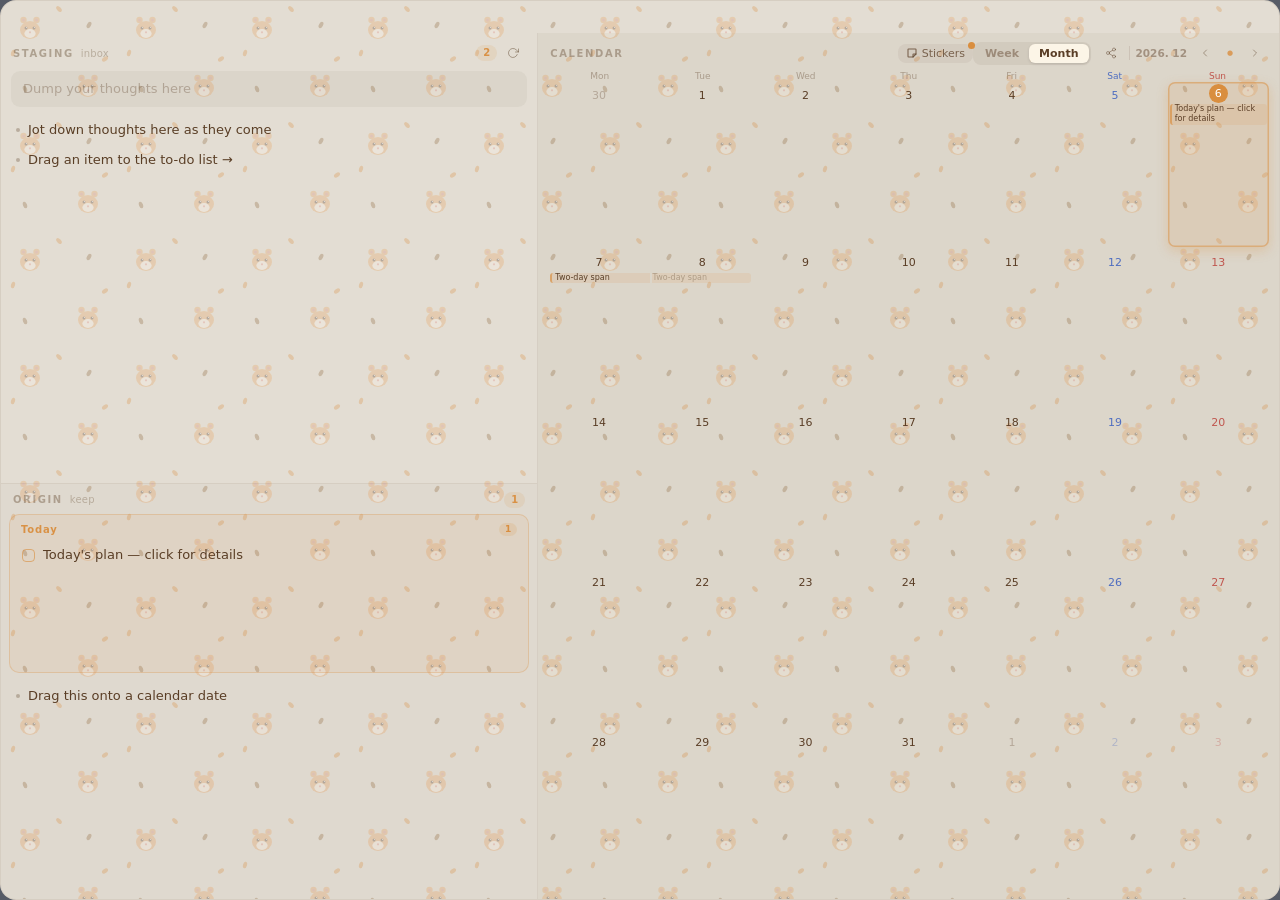
==== commit 76e7ae5f: "feat: 웹앱 번들 갱신 — v0.2.18 캘린더 스티커(다꾸) + 월간 기본 보기 Co-Authored-By: Claude Fable 5 <noreply@anthropic.co" ====
--- a/docs/app/index.html
+++ b/docs/app/index.html
@@ -4,8 +4,8 @@
     <meta charset="UTF-8" />
     <meta name="viewport" content="width=device-width, initial-scale=1.0" />
     <title>FlowDesk</title>
-    <script type="module" crossorigin src="./assets/index-9JMewEK5.js"></script>
-    <link rel="stylesheet" crossorigin href="./assets/index-x7PRYms1.css">
+    <script type="module" crossorigin src="./assets/index-D1gw5Cm5.js"></script>
+    <link rel="stylesheet" crossorigin href="./assets/index-DNnvuxHl.css">
   </head>
 
   <body>
--- a/docs/app/assets/index-DNnvuxHl.css
+++ b/docs/app/assets/index-DNnvuxHl.css
@@ -0,0 +1 @@
+:root{--accent: #5b74d6;--accent-rgb: 91, 116, 214;--bg-opacity: .85;--fs: 13px;--font: "Pretendard Variable", Pretendard, "Apple SD Gothic Neo", "Noto Sans KR", "Malgun Gothic", system-ui, sans-serif;--radius: 16px;--ease: cubic-bezier(.3, .7, .3, 1);--t: .15s;--pattern: none;--pattern-opacity: 0;--pattern-size: auto}[data-theme=light]{--bg-rgb: 249, 249, 251;--ink-rgb: 28, 30, 36;--ink: rgb(28, 30, 36);--sun: #c0574f;--sat: #4f6ec0;--gold-glow-rgb: 201, 132, 10;--spark-rgb: 176, 108, 0}[data-theme=dark]{--bg-rgb: 25, 26, 30;--ink-rgb: 235, 236, 241;--ink: rgb(235, 236, 241);--sun: #e08f88;--sat: #8fa8e0;--gold-glow-rgb: 255, 214, 120}[data-theme=flower]{--bg-rgb: 251, 243, 236;--ink-rgb: 90, 70, 50;--ink: rgb(90, 70, 50);--sun: #c0574f;--sat: #4f6ec0;--gold-glow-rgb: 201, 132, 10;--spark-rgb: 176, 108, 0}[data-theme=mintgrid]{--bg-rgb: 238, 246, 241;--ink-rgb: 51, 86, 74;--ink: rgb(51, 86, 74);--sun: #c0574f;--sat: #4f6ec0;--gold-glow-rgb: 201, 132, 10;--spark-rgb: 176, 108, 0}[data-theme=starrynight]{--bg-rgb: 26, 33, 64;--ink-rgb: 238, 240, 255;--ink: rgb(238, 240, 255);--sun: #e08f88;--sat: #8fa8e0;--gold-glow-rgb: 255, 214, 120}[data-theme=hamster]{--bg-rgb: 252, 245, 231;--ink-rgb: 90, 62, 38;--ink: rgb(90, 62, 38);--sun: #c0574f;--sat: #4f6ec0;--gold-glow-rgb: 201, 132, 10;--spark-rgb: 176, 108, 0}*{box-sizing:border-box;margin:0;padding:0}html,body,#root{height:100%;background:transparent;overflow:hidden}body{font-family:var(--font);font-size:var(--fs);color:var(--ink);-webkit-user-select:none;user-select:none;-webkit-font-smoothing:antialiased;cursor:default}input,select,textarea{font-family:inherit;color:inherit;-webkit-user-select:text;user-select:text}button{font-family:inherit;color:inherit;background:none;border:none;cursor:pointer}:focus-visible{outline:2px solid rgba(var(--accent-rgb),.55);outline-offset:1px;border-radius:4px}::-webkit-scrollbar{width:5px}::-webkit-scrollbar-thumb{background:rgba(var(--ink-rgb),.14);border-radius:3px}::-webkit-scrollbar-track{background:transparent}.widget{position:fixed;inset:0;display:flex;flex-direction:column;border-radius:var(--radius);background:var(--bg-image, rgba(var(--bg-rgb), var(--bg-opacity)));border:1px solid rgba(var(--ink-rgb),.09);overflow:hidden;transition:background-color var(--t)}.widget:before{content:"";position:absolute;inset:0;z-index:-1;pointer-events:none;background-image:var(--pattern, none);background-size:var(--pattern-size, auto);opacity:var(--pattern-opacity, 0)}[data-os=win] .widget{border-radius:0}.widget-header{display:flex;align-items:center;justify-content:space-between;height:32px;padding:0 6px 0 12px;flex:none;opacity:0;transition:opacity .18s var(--ease)}.widget:hover .widget-header,.widget-header:focus-within{opacity:1}.header-drag{display:flex;align-items:center;gap:6px;flex:1;height:100%;cursor:grab}.app-dot{display:inline-flex;align-items:center;color:var(--accent);pointer-events:none;transition:color var(--t)}.app-name{font-size:10px;font-weight:650;letter-spacing:.14em;color:rgba(var(--ink-rgb),.4)}.header-actions{display:flex;gap:2px}.icon-btn{display:inline-flex;align-items:center;justify-content:center;width:24px;height:24px;border-radius:6px;color:rgba(var(--ink-rgb),.5);transition:background-color var(--t),color var(--t)}.icon-btn:hover{background:rgba(var(--ink-rgb),.07);color:var(--ink)}.icon-btn.quit:hover{background:#c9574f24;color:var(--sun)}.mini-btn.danger{background:#c9574f1f;color:var(--sun)}.mini-btn.danger:hover{background:#c9574f33}.sections{flex:1;min-height:0;display:flex;flex-direction:row}.section-wrap{flex-basis:0;flex-shrink:1;min-height:0;min-width:0;display:flex;flex-direction:column}.col-left{flex-basis:0;min-width:0;min-height:0;display:flex;flex-direction:column}.divider.divider-col{width:7px;height:auto;margin:0 -3px;cursor:col-resize}.divider.divider-col:after{inset:0 auto 0 3px;width:1px;height:auto}.section{flex:1;min-height:0;display:flex;flex-direction:column;transition:box-shadow var(--t),background-color var(--t)}.sec-origin{background:rgba(var(--ink-rgb),.024)}.sec-calendar{background:rgba(var(--ink-rgb),.048);position:relative}.section.drop-hot,.day-col.drop-hot,.m-cell.drop-hot{box-shadow:inset 0 0 0 1.5px rgba(var(--accent-rgb),.55);background:rgba(var(--accent-rgb),.07)}.divider{height:7px;margin:-3px 0;flex:none;cursor:row-resize;position:relative;z-index:5}.divider:after{content:"";position:absolute;left:0;right:0;top:3px;height:1px;background:rgba(var(--ink-rgb),.09);transition:background-color var(--t),height var(--t)}.divider:hover:after{background:rgba(var(--accent-rgb),.45)}.section-head{display:flex;align-items:center;justify-content:space-between;padding:8px 12px 4px;flex:none}.section-label{font-size:10px;font-weight:700;letter-spacing:.16em;color:rgba(var(--ink-rgb),.38)}.section-sub{margin-left:7px;font-weight:500;letter-spacing:.02em;color:rgba(var(--ink-rgb),.3)}.count{font-size:10px;font-weight:600;line-height:1;padding:3px 7px;border-radius:99px;color:rgba(var(--accent-rgb),.95);background:rgba(var(--accent-rgb),.12)}.section-body{flex:1;min-height:0;overflow-y:auto;list-style:none;padding:2px 8px 8px}.empty-hint{padding:10px 6px;font-size:11px;color:rgba(var(--ink-rgb),.28);text-align:center}.origin-today{flex:.4 1 0;min-height:0;display:flex;flex-direction:column;margin:2px 8px 6px;padding:8px 9px 9px;border-radius:10px;background:rgba(var(--accent-rgb),.08);border:1px solid rgba(var(--accent-rgb),.28);overflow:hidden}.origin-today.drop-hot{box-shadow:inset 0 0 0 1.5px rgba(var(--accent-rgb),.7);background:rgba(var(--accent-rgb),.15)}.origin-today.empty{flex:none}.ot-empty{padding:4px 4px 2px;font-size:11px;text-align:center;color:rgba(var(--accent-rgb),.6)}.ot-scroll{flex:1;min-height:0;overflow-y:auto}.ot-resize{flex:none;height:16px;margin:2px -9px -9px;cursor:row-resize;transition:background var(--t)}.ot-resize:hover{background:linear-gradient(to bottom,transparent,rgba(var(--accent-rgb),.16))}.ot-head{display:flex;align-items:center;justify-content:space-between;padding:0 2px 6px}.ot-title{font-size:10px;font-weight:800;letter-spacing:.08em;color:rgba(var(--accent-rgb),.95)}.ot-count{font-size:9px;font-weight:700;line-height:1;color:var(--accent);background:rgba(var(--accent-rgb),.16);padding:2px 6px;border-radius:99px}.ot-row{display:flex;align-items:flex-start;gap:8px;padding:4px 3px;border-radius:6px;cursor:grab}.ot-row.drop-before,.item-row.drop-before{box-shadow:inset 0 2px rgba(var(--accent-rgb),.7)}.ot-row.drop-after,.item-row.drop-after{box-shadow:inset 0 -2px rgba(var(--accent-rgb),.7)}.ot-row:hover{background:rgba(var(--accent-rgb),.06)}.ot-check{flex:none;width:13px;height:13px;border-radius:4px;margin-top:calc(var(--fs) * .62 - 4.5px);border:1.5px solid rgba(var(--accent-rgb),.6);background:transparent;position:relative;cursor:pointer;transition:background-color var(--t),border-color var(--t)}.ot-row.done .ot-check{background:rgba(var(--accent-rgb),.85);border-color:transparent}.ot-row.done .ot-check:after{content:"";position:absolute;left:4px;top:1px;width:4px;height:7px;border:solid #fff;border-width:0 1.5px 1.5px 0;transform:rotate(45deg)}.ot-text{flex:1;line-height:1.45;word-break:break-word}.ot-row.done .ot-text{text-decoration:line-through;opacity:.45}.item-row{display:flex;align-items:flex-start;gap:8px;padding:5px 7px;border-radius:7px;cursor:grab;transition:background-color var(--t)}.item-row:hover{background:rgba(var(--ink-rgb),.055)}.item-row:active{cursor:grabbing}.item-dot{flex:none;width:4px;height:4px;border-radius:50%;margin-top:calc(var(--fs) * .62);background:rgba(var(--ink-rgb),.3);transition:background-color var(--t)}.item-row:hover .item-dot{background:var(--accent)}.item-dot.toggle{cursor:pointer;position:relative;transition:all .14s var(--ease)}.item-row:hover .item-dot.toggle{width:13px;height:13px;margin-top:calc(var(--fs) * .62 - 4.5px);background:transparent;border:1.5px solid rgba(var(--accent-rgb),.75)}.item-row:hover .item-dot.toggle:hover{background:rgba(var(--accent-rgb),.15)}.item-row.done .item-dot.toggle{width:13px;height:13px;margin-top:calc(var(--fs) * .62 - 4.5px);background:rgba(var(--accent-rgb),.85);border:1.5px solid transparent}.item-row.done .item-dot.toggle:after{content:"";position:absolute;left:3px;top:1px;width:4px;height:7px;border:solid #fff;border-width:0 1.5px 1.5px 0;transform:rotate(45deg)}.item-row.done .item-text{text-decoration:line-through;opacity:.4}.item-text{flex:1;line-height:1.5;word-break:break-word;white-space:pre-wrap}.item-edit{flex:1;border:none;background:transparent;font-size:var(--fs);line-height:1.5;border-bottom:1px solid rgba(var(--accent-rgb),.5);outline:none;resize:none;padding:0;display:block}.x-btn{flex:none;display:inline-flex;align-items:center;justify-content:center;width:18px;height:18px;margin-top:1px;border-radius:5px;color:rgba(var(--ink-rgb),.4);opacity:0;transition:opacity var(--t),background-color var(--t)}.item-row:hover .x-btn{opacity:1}.x-btn:hover{background:rgba(var(--ink-rgb),.1);color:var(--ink)}@keyframes item-enter{0%{opacity:0;transform:translateY(-5px)}to{opacity:1;transform:none}}.item-enter{animation:item-enter .16s var(--ease)}.staging-input-wrap{display:flex;align-items:center;gap:8px;margin:2px 10px 6px;padding:7px 11px;border-radius:9px;background:rgba(var(--ink-rgb),.05);border:1px solid transparent;transition:border-color var(--t),background-color var(--t);flex:none}.staging-input-wrap:focus-within{border-color:rgba(var(--accent-rgb),.5);background:rgba(var(--accent-rgb),.06)}.staging-input{flex:1;border:none;background:transparent;font-size:var(--fs);line-height:1.5;outline:none;resize:none;padding:0;display:block}.staging-input::placeholder{color:rgba(var(--ink-rgb),.32)}.enter-hint{font-size:10px;color:rgba(var(--ink-rgb),.25);border:1px solid rgba(var(--ink-rgb),.15);border-radius:4px;padding:1px 5px;opacity:0;transition:opacity var(--t)}.staging-input-wrap:focus-within .enter-hint,.quick-pill:focus-within .enter-hint{opacity:1}.cal-nav{display:flex;align-items:center;gap:1px}.cal-label{font-size:10.5px;font-weight:600;color:rgba(var(--ink-rgb),.45);margin-right:5px;font-variant-numeric:tabular-nums}.today-btn{font-size:7px;color:rgba(var(--accent-rgb),.8)}.week-grid{display:grid;grid-template-columns:repeat(7,1fr);gap:3px;padding:2px 10px 10px;overflow-y:auto}.day-col{display:flex;flex-direction:column;gap:3px;padding:3px 2px;border-radius:8px;background:rgba(var(--bg-rgb),.25);min-height:76px;transition:box-shadow var(--t),background-color var(--t)}.day-head{text-align:center;padding:2px 0 1px}.day-name{display:block;font-size:9px;color:rgba(var(--ink-rgb),.38)}.dow-5 .day-name{color:var(--sat)}.dow-6 .day-name{color:var(--sun)}.day-num{display:inline-block;min-width:19px;height:19px;line-height:19px;font-size:11px;font-weight:600;border-radius:50%;font-variant-numeric:tabular-nums}.today .day-num{background:var(--accent);color:#fff}.day-col.today{background:rgba(var(--accent-rgb),.13);box-shadow:0 5px 16px rgba(var(--accent-rgb),.3),inset 0 0 0 1.5px rgba(var(--accent-rgb),.55);transform:translateY(-3px)}.day-col.today .day-name{color:var(--accent);font-weight:800}.day-items{display:flex;flex-direction:column;gap:2px;flex:1}.chip{--tag: var(--accent-rgb);font-size:calc(var(--fs) - 2.5px);line-height:1.35;padding:2px 4px 2px 5px;border-radius:5px;background:rgba(var(--tag),.12);border-left:2px solid rgba(var(--tag),.65);cursor:grab;word-break:break-word;transition:background-color var(--t)}.chip:hover{background:rgba(var(--tag),.2)}.chip.span-start{border-radius:5px 0 0 5px;margin-right:-5px}.chip.span-mid{border-radius:0;margin:0 -5px;border-left:none}.chip.span-end{border-radius:0 5px 5px 0;margin-left:-5px;border-left:none}.chip.span-mid,.chip.span-end{color:rgba(var(--ink-rgb),.35)}.chip.done{text-decoration:line-through;opacity:.45}.day-col.past .chip:not(.done),.m-cell.past .chip:not(.done){opacity:.55}.chip.mini.span-start{border-radius:3px 0 0 3px;margin-right:-4px}.chip.mini.span-mid{border-radius:0;margin:0 -4px}.chip.mini.span-end{border-radius:0 3px 3px 0;margin-left:-4px}.chip-edit{display:block;width:100%;font-size:calc(var(--fs) - 2.5px);line-height:1.35;padding:2px 4px;border:none;border-radius:5px;background:rgba(var(--bg-rgb),.9);outline:1px solid rgba(var(--accent-rgb),.5);resize:none;overflow:hidden}.month-wrap{padding:2px 10px 10px;overflow-y:auto;display:flex;flex-direction:column}.month-weekdays{display:grid;grid-template-columns:repeat(7,1fr);text-align:center;font-size:9px;color:rgba(var(--ink-rgb),.38);padding-bottom:3px;flex-shrink:0}.month-weekdays .dow-5{color:var(--sat)}.month-weekdays .dow-6{color:var(--sun)}.month-grid{display:grid;grid-template-columns:repeat(7,1fr);grid-auto-rows:minmax(38px,auto);gap:2px;flex:1}.m-cell{display:flex;flex-direction:column;align-items:stretch;gap:1px;padding:2px;border-radius:7px;min-width:0;overflow:hidden;transition:box-shadow var(--t),background-color var(--t)}.m-cell:hover{background:rgba(var(--ink-rgb),.05)}.m-cell.other{opacity:.3}.m-num{font-size:11px;font-weight:500;min-width:19px;height:19px;line-height:19px;text-align:center;border-radius:50%;font-variant-numeric:tabular-nums;align-self:center;flex-shrink:0}.m-cell.dow-5 .m-num{color:var(--sat)}.m-cell.dow-6 .m-num{color:var(--sun)}.m-cell.today .m-num{background:var(--accent);color:#fff}.day-num.holiday,.m-holiday-name{display:block;text-align:center;font-size:8.5px;line-height:1.2;color:var(--sun);opacity:.85;overflow:hidden;text-overflow:ellipsis;white-space:nowrap}.m-num.holiday{color:var(--sun);font-weight:700}.holiday-name{display:block;margin-top:1px;font-size:9.5px;color:var(--sun);opacity:.85;overflow:hidden;text-overflow:ellipsis;white-space:nowrap;min-width:0}.m-cell.today{background:rgba(var(--accent-rgb),.13);box-shadow:0 4px 12px rgba(var(--accent-rgb),.28),inset 0 0 0 1.5px rgba(var(--accent-rgb),.5);transform:translateY(-2px)}.day-col,.m-cell{position:relative}.cal-sticker{position:absolute;z-index:3;background:#fff;padding:3px;border-radius:5px;box-shadow:0 3px 8px #00000038;cursor:grab}.cal-sticker img{width:100%;height:100%;object-fit:cover;border-radius:3px;display:block;pointer-events:none}.sticker-btn{display:inline-flex;align-items:center;gap:4px;padding:3px 8px;border-radius:8px;font-size:11px;color:rgba(var(--ink-rgb),.75);background:rgba(var(--ink-rgb),.06);position:relative;transition:background var(--t) var(--ease),color var(--t) var(--ease)}.sticker-btn:hover{background:rgba(var(--accent-rgb),.14);color:var(--ink)}.sticker-btn.on{background:rgba(var(--accent-rgb),.2);color:var(--ink)}.sticker-btn.attention:after{content:"";position:absolute;top:-2px;right:-2px;width:7px;height:7px;border-radius:50%;background:var(--accent);animation:sticker-pulse 1.8s ease-in-out infinite}@keyframes sticker-pulse{0%,to{transform:scale(1);opacity:.85}50%{transform:scale(1.45);opacity:.45}}@media(prefers-reduced-motion:reduce){.sticker-btn.attention:after{animation:none}}.sticker-palette{position:absolute;top:34px;right:10px;width:264px;z-index:60;background:rgba(var(--bg-rgb),.98);border:1px solid rgba(var(--ink-rgb),.12);border-radius:14px;box-shadow:0 12px 32px rgba(var(--ink-rgb),.18);padding:12px}.sticker-palette-head{display:flex;justify-content:space-between;font-size:11px;letter-spacing:.08em;color:rgba(var(--ink-rgb),.65);margin:2px 2px 10px}.sticker-hint{opacity:.6;letter-spacing:normal}.sticker-grid{display:grid;grid-template-columns:repeat(4,1fr);gap:10px}.sticker-tile{position:relative;aspect-ratio:1;background:#fff;padding:4px;border-radius:6px;box-shadow:0 2px 6px rgba(var(--ink-rgb),.18);cursor:grab}.sticker-tile:nth-child(odd){transform:rotate(-3deg)}.sticker-tile:nth-child(2n){transform:rotate(3deg)}.sticker-tile img{width:100%;height:100%;object-fit:cover;border-radius:3px;display:block;pointer-events:none}.sticker-x{position:absolute;top:-6px;right:-6px;width:16px;height:16px;border-radius:50%;background:rgba(var(--ink-rgb),.75);color:rgb(var(--bg-rgb));display:none;align-items:center;justify-content:center}.sticker-tile:hover .sticker-x{display:flex}.sticker-x.armed{background:#c0574f;display:flex}.sticker-add{aspect-ratio:1;border:1.5px dashed rgba(var(--ink-rgb),.35);border-radius:6px;font-size:11px;color:rgba(var(--ink-rgb),.55)}.sticker-add:disabled{opacity:.4;cursor:default}.day-stamp{position:absolute;top:2px;right:2px;width:20px;height:20px;border-radius:50%;object-fit:cover;box-shadow:0 1px 3px #00000047;transform:rotate(-8deg);z-index:4;pointer-events:none}.day-stamp.gold{outline:2px solid #d4a548;animation:goldGlow 2.6s ease-in-out infinite}@keyframes goldGlow{0%,to{outline-color:#d4a548;box-shadow:0 0 0 4px #d4a54838,0 0 6px 1px rgba(var(--gold-glow-rgb),.35),0 1px 3px #00000047}50%{outline-color:#f0c264;box-shadow:0 0 0 4px #d4a54861,0 0 14px 4px rgba(var(--gold-glow-rgb),.8),0 1px 3px #00000047}}.stamp-spark{position:absolute;z-index:5;color:rgb(var(--spark-rgb, 255, 255, 255));text-shadow:0 0 3px rgb(var(--gold-glow-rgb)),0 0 8px rgba(var(--gold-glow-rgb),.95);line-height:1;pointer-events:none;animation:sparkTwinkle 2.1s ease-in-out infinite}.stamp-spark.s1{top:-2px;right:24px;font-size:11px}.stamp-spark.s2{top:18px;right:1px;font-size:8px;animation-delay:.7s}.stamp-spark.s3{top:10px;right:28px;font-size:7px;animation-delay:1.4s}@keyframes sparkTwinkle{0%,to{opacity:0;transform:scale(.2) rotate(-15deg)}50%{opacity:1;transform:scale(1) rotate(15deg)}}.streak-badge{margin-right:8px;font-size:11px;font-weight:600;color:#d4a548;background:#d4a5481f;padding:2px 8px;border-radius:20px;white-space:nowrap}.dday-pill{position:relative;display:inline-flex;align-items:center;gap:6px;max-width:150px;min-width:0;font-size:12px;white-space:nowrap}.dday-pill b{font-weight:800;font-size:10.5px;color:var(--accent);background:rgba(var(--accent-rgb),.1);padding:1px 7px;border-radius:20px;flex-shrink:0}.dday-pill-label{overflow:hidden;text-overflow:ellipsis;font-weight:700;color:rgba(var(--ink-rgb),.8)}.dday-pill+.dday-pill:before{content:"·";color:rgba(var(--ink-rgb),.25);margin-right:2px;flex-shrink:0}.dday-more{font-size:11px;font-weight:600;color:rgba(var(--ink-rgb),.4);white-space:nowrap}.cal-nav{flex-shrink:0}.streak-badge{flex-shrink:1000;min-width:0;overflow:hidden;text-overflow:ellipsis}.view-seg{display:flex;background:rgba(var(--ink-rgb),.07);border-radius:8px;padding:2px;margin-right:8px;flex-shrink:0}.view-seg button{font-size:11px;font-weight:600;padding:3px 10px;border-radius:6px;color:rgba(var(--ink-rgb),.45)}.view-seg button.on{background:rgb(var(--bg-rgb));color:var(--ink);box-shadow:0 1px 3px #0000001f}.head-gap{width:1px;height:14px;align-self:center;background:rgba(var(--ink-rgb),.12);margin:0 6px;flex-shrink:0}.head-right{display:flex;align-items:center;gap:4px}.cal-right{margin-left:auto;display:flex;align-items:center;flex-shrink:1;min-width:0}.dday-pill,.dday-more{margin-left:8px}.dday-pill:after{content:attr(data-tip);position:absolute;left:0;top:calc(100% + 6px);z-index:60;background:var(--ink);color:rgb(var(--bg-rgb));font-size:11px;font-weight:500;padding:4px 9px;border-radius:6px;white-space:nowrap;box-shadow:0 3px 10px #0003;opacity:0;pointer-events:none;transition:opacity .12s var(--ease) .3s}.dday-pill:hover:after{opacity:1}.day-stamp.fresh{opacity:0;animation:dayStampPop .32s cubic-bezier(.2,1.6,.4,1) .9s forwards}@keyframes dayStampPop{0%{opacity:0;transform:rotate(-8deg) scale(0)}60%{opacity:1;transform:rotate(-8deg) scale(1.3)}to{opacity:1;transform:rotate(-8deg) scale(1)}}.day-flash{position:absolute;left:50%;top:50%;width:60px;height:60px;border-radius:12px;object-fit:cover;z-index:6;pointer-events:none;filter:drop-shadow(0 6px 16px rgba(0,0,0,.34));animation:dayStampPress .85s cubic-bezier(.12,.85,.2,1) forwards}@keyframes dayStampPress{0%{opacity:0;transform:translate(-50%,-78%) rotate(-10deg) scale(1.3)}22%{opacity:1;transform:translate(-50%,-50%) rotate(-7deg) scale(.86)}36%{opacity:1;transform:translate(-50%,-50%) rotate(-6deg) scale(1.04)}58%{opacity:1;transform:translate(-50%,-50%) rotate(-6deg) scale(1)}to{opacity:0;transform:translate(-50%,-86%) rotate(-6deg) scale(1.06)}}.day-ring{position:absolute;left:50%;top:50%;width:52px;height:52px;border-radius:50%;border:3px solid rgba(var(--accent-rgb),.5);z-index:5;pointer-events:none;animation:dayStampRing .45s ease-out .16s both}@keyframes dayStampRing{0%{opacity:.7;transform:translate(-50%,-50%) scale(.35)}to{opacity:0;transform:translate(-50%,-50%) scale(1.9)}}.m-cell.stamping{overflow:visible;z-index:3}.day-col.stamping{animation:dayShakeWeek .3s ease-in-out .16s}.m-cell.stamping{animation:dayShakeMonth .3s ease-in-out .16s}@keyframes dayShakeWeek{0%,to{transform:translateY(-3px)}20%{transform:translate(-2px,-2px)}40%{transform:translate(2px,-4px)}60%{transform:translate(-2px,-3px)}80%{transform:translate(1px,-2px)}}@keyframes dayShakeMonth{0%,to{transform:translateY(-2px)}20%{transform:translate(-2px,-1px)}40%{transform:translate(2px,-3px)}60%{transform:translate(-2px,-2px)}80%{transform:translate(1px,-1px)}}.reward-row{display:flex;align-items:center;gap:6px;flex-wrap:wrap}.reward-grid{display:flex;flex-wrap:wrap;gap:6px;margin-bottom:6px}.reward-thumb{position:relative;width:34px;height:34px}.reward-thumb img{width:34px;height:34px;border-radius:7px;object-fit:cover;border:1px solid rgba(var(--ink-rgb),.15)}.reward-del{position:absolute;top:-5px;right:-5px;width:16px;height:16px;padding:0;display:flex;align-items:center;justify-content:center;border:none;border-radius:50%;background:#0000009e;color:#fff;cursor:pointer}.reward-del svg{width:10px;height:10px}.chip.mini{font-size:max(8px,calc(var(--fs) - 5px));line-height:1.3;padding:0 2px 0 3px;border-radius:3px;flex-shrink:0}.chip-edit.mini{font-size:max(8px,calc(var(--fs) - 5px));line-height:1.3;padding:0 2px;border-radius:3px}.sec-detail{background:rgba(var(--ink-rgb),.048);animation:detail-in .18s var(--ease)}@keyframes detail-in{0%{opacity:0;transform:translate(12px)}to{opacity:1;transform:none}}.detail-body{display:flex;flex-direction:column;overflow:hidden;padding:2px 12px 10px}.detail-title-row{display:flex;align-items:flex-start;gap:8px;flex:none}.detail-done{flex:none;width:13px;height:13px;margin-top:6px;padding:0;border-radius:50%;border:1.5px solid rgba(var(--accent-rgb),.75);position:relative;transition:background-color var(--t),border-color var(--t)}.detail-done:hover{background:rgba(var(--accent-rgb),.15)}.detail-done.on{background:rgba(var(--accent-rgb),.85);border-color:transparent}.detail-done.on:after{content:"";position:absolute;left:3px;top:1px;width:4px;height:7px;border:solid #fff;border-width:0 1.5px 1.5px 0;transform:rotate(45deg)}.detail-title.done{text-decoration:line-through;opacity:.45}.detail-title{flex:1;font-size:calc(var(--fs) + 1px);font-weight:600;line-height:1.4;border:none;outline:none;background:transparent;resize:none;overflow:hidden;border-bottom:1px solid rgba(var(--ink-rgb),.09);padding:2px 0 6px;transition:border-color var(--t)}.detail-title:focus{border-bottom-color:rgba(var(--accent-rgb),.45)}.tag-row{display:flex;gap:8px;align-items:center;padding:8px 0 0;flex:none}.tag-dot{width:14px;height:14px;border-radius:50%;border:2px solid transparent;padding:0;transition:transform var(--t),border-color var(--t)}.tag-dot:hover{transform:scale(1.15)}.tag-dot.on{border-color:rgba(var(--ink-rgb),.8)}.range-row{display:flex;align-items:center;gap:6px;padding:8px 0 0;flex:none;font-size:calc(var(--fs) - 1px);color:rgba(var(--ink-rgb),.75)}.range-arrow{color:rgba(var(--ink-rgb),.35)}.date-input{width:11ch;border:none;outline:none;background:rgba(var(--ink-rgb),.05);border-radius:6px;padding:3px 8px;font-size:calc(var(--fs) - 1px);font-variant-numeric:tabular-nums;transition:box-shadow var(--t)}.date-input:focus{box-shadow:inset 0 0 0 1px rgba(var(--accent-rgb),.5)}.date-input.invalid{box-shadow:inset 0 0 0 1px var(--sun)}.range-len{color:rgba(var(--accent-rgb),.9);font-weight:600}.range-clear{color:rgba(var(--ink-rgb),.4)}.dday-toggle{border:1px solid rgba(var(--ink-rgb),.15);background:transparent;color:rgba(var(--ink-rgb),.5);font-family:inherit;font-size:10.5px;font-weight:600;padding:2px 8px;border-radius:20px;cursor:pointer}.dday-toggle.on{border-color:transparent;background:rgba(var(--accent-rgb),.12);color:var(--accent)}.detail-note{flex:1;display:flex;flex-direction:column;overflow:hidden;margin-top:8px;cursor:text}.detail-note-edit{flex:1;resize:none;border:none;outline:none;border-radius:8px;background:rgba(var(--ink-rgb),.05);padding:8px 10px;font-size:calc(var(--fs) - 1px);line-height:1.55;transition:background-color var(--t)}.note-hint{color:rgba(var(--ink-rgb),.35);font-size:calc(var(--fs) - 1px);padding:8px 2px}.md.note-preview{margin-bottom:6px;padding:0 2px 4px;border-bottom:1px dashed rgba(var(--ink-rgb),.15)}.md{flex:1;overflow-y:auto;font-size:calc(var(--fs) - 1px);line-height:1.55;-webkit-user-select:text;user-select:text}.md h1,.md h2,.md h3{font-weight:700;margin:10px 0 4px;line-height:1.3}.md h1{font-size:calc(var(--fs) + 3px)}.md h2{font-size:calc(var(--fs) + 1px)}.md h3{font-size:var(--fs)}.md p{margin:2px 0}.md hr{margin:8px 0;border:none;border-top:1px solid rgba(var(--ink-rgb),.15)}.md ul,.md ol{margin:4px 0;padding-left:18px}.md code{font-family:ui-monospace,SF Mono,Menlo,monospace;font-size:.92em;background:rgba(var(--ink-rgb),.07);border-radius:4px;padding:0 4px}.md pre{margin:6px 0;padding:8px 10px;border-radius:8px;background:rgba(var(--ink-rgb),.06);overflow-x:auto}.md pre code{background:none;padding:0}.md table{border-collapse:collapse;margin:6px 0;font-size:.95em}.md th,.md td{border:1px solid rgba(var(--ink-rgb),.2);padding:3px 8px;text-align:left}.md th{background:rgba(var(--ink-rgb),.06)}.md del{opacity:.55}.md ul.contains-task-list{list-style:none;padding-left:4px}.md li.task-list-item input{margin-right:6px}.md img{max-width:100%;border-radius:6px}.md blockquote{margin:6px 0;padding:2px 10px;border-left:2px solid rgba(var(--accent-rgb),.5);color:rgba(var(--ink-rgb),.65)}.md a{color:var(--accent);text-decoration:underline;text-underline-offset:2px}.ctx-menu{position:fixed;z-index:100;min-width:148px;padding:5px;border-radius:10px;background:rgba(var(--bg-rgb),.97);border:1px solid rgba(var(--ink-rgb),.1);box-shadow:0 8px 28px #0000002e;animation:item-enter .12s var(--ease)}.ctx-item{display:block;width:100%;text-align:left;font-size:12px;padding:6px 10px;border-radius:6px;transition:background-color var(--t)}.ctx-item:hover{background:rgba(var(--ink-rgb),.07)}.ctx-item.danger{color:var(--sun)}.toast{position:absolute;left:12px;right:12px;bottom:12px;z-index:60;display:flex;align-items:center;gap:10px;padding:9px 13px;border-radius:10px;background:rgba(var(--ink-rgb),.92);color:rgb(var(--bg-rgb));overflow:hidden;animation:toast-in .2s var(--ease)}@keyframes toast-in{0%{opacity:0;transform:translateY(8px)}to{opacity:1;transform:none}}.toast-msg{flex:1;font-size:12px}.toast-action{font-size:12px;font-weight:700;color:rgba(var(--accent-rgb),1);filter:brightness(1.35)}.toast-progress{position:absolute;left:0;bottom:0;height:2px;width:100%;background:rgba(var(--accent-rgb),.9);transform-origin:left;animation-name:toast-progress;animation-timing-function:linear;animation-fill-mode:forwards}@keyframes toast-progress{0%{transform:scaleX(1)}to{transform:scaleX(0)}}.sections-hidden{visibility:hidden}.settings-panel{position:absolute;inset:32px 0 0;z-index:50;display:flex;flex-direction:column;background:transparent;animation:settings-in .2s var(--ease);font-size:13px}@keyframes settings-in{0%{opacity:0;transform:translate(14px)}to{opacity:1;transform:none}}.settings-head{display:flex;align-items:center;justify-content:space-between;padding:12px 12px 8px 16px;flex:none}.settings-title{font-size:13px;font-weight:700}.settings-body{flex:1;overflow-y:auto;padding:0 16px 16px;max-width:480px;width:100%;align-self:center}.set-group{margin-bottom:18px}.set-group-title{font-size:10px;font-weight:700;letter-spacing:.14em;color:rgba(var(--accent-rgb),.9);padding-bottom:6px;border-bottom:1px solid rgba(var(--ink-rgb),.08);margin-bottom:10px}.set-row{margin-bottom:12px}.set-row>label{display:block;font-size:11px;color:rgba(var(--ink-rgb),.55);margin-bottom:5px}.segmented{display:inline-flex;padding:2px;border-radius:8px;background:rgba(var(--ink-rgb),.06);gap:1px}.segmented button{font-size:11.5px;padding:4px 12px;border-radius:6px;color:rgba(var(--ink-rgb),.6);transition:background-color var(--t),color var(--t)}.segmented button.on{background:rgba(var(--bg-rgb),1);color:var(--ink);font-weight:600;box-shadow:0 1px 3px #0000001f}.swatches{display:flex;gap:7px;align-items:center}.swatch{width:22px;height:22px;border-radius:50%;border:2px solid transparent;transition:transform var(--t),border-color var(--t);padding:0}.swatch:hover{transform:scale(1.12)}.swatch.on{border-color:rgb(var(--bg-rgb));box-shadow:0 0 0 2px var(--accent)}.swatch.custom{appearance:none;background:conic-gradient(red,#ff0,#0f0,#0ff,#00f,#f0f,red);border:none;cursor:pointer}.swatch.custom::-webkit-color-swatch-wrapper{padding:0;opacity:0}.slider-row{display:flex;align-items:center;gap:10px;margin-top:6px}.slider-row input[type=range]{flex:1;accent-color:var(--accent)}.slider-val{font-size:11px;color:rgba(var(--ink-rgb),.5);min-width:36px;text-align:right;font-variant-numeric:tabular-nums}select{width:100%;font-size:12px;padding:6px 8px;border-radius:7px;border:1px solid rgba(var(--ink-rgb),.14);background:rgba(var(--bg-rgb),.6);outline:none}.hotkey-row{display:flex;gap:6px;margin-top:6px}.hotkey-row input{flex:1;font-size:12px;padding:6px 8px;border-radius:7px;border:1px solid rgba(var(--ink-rgb),.14);background:rgba(var(--bg-rgb),.6);outline:none}.hotkey-row input:focus{border-color:rgba(var(--accent-rgb),.55)}.mini-btn{font-size:12px;font-weight:600;padding:6px 12px;border-radius:7px;background:rgba(var(--accent-rgb),.14);color:var(--accent);transition:background-color var(--t)}.mini-btn:hover{background:rgba(var(--accent-rgb),.22)}.mini-btn.wide{width:100%}.set-msg{font-size:11px;color:rgba(var(--ink-rgb),.45);margin-top:5px;line-height:1.5}.linklike{background:none;border:none;padding:0;text-align:left;cursor:pointer}.linklike:hover{color:rgba(var(--ink-rgb),.75);text-decoration:underline}.set-msg.err{color:var(--sun)}.switch{position:relative;width:38px;height:22px;border-radius:99px;background:rgba(var(--ink-rgb),.15);transition:background-color var(--t);padding:0}.switch.on{background:var(--accent)}.switch .knob{position:absolute;top:2px;left:2px;width:18px;height:18px;border-radius:50%;background:#fff;box-shadow:0 1px 3px #00000040;transition:transform var(--t) var(--ease)}.switch.on .knob{transform:translate(16px)}.icon-btn.cloud.on{color:rgba(var(--accent-rgb),.85)}.icon-btn.cloud.syncing{animation:cloud-pulse 1.2s ease-in-out infinite}@keyframes cloud-pulse{50%{opacity:.35}}.icon-btn.cloud.error{color:var(--sun)}.fb-overlay{position:absolute;inset:0;z-index:60;display:flex;align-items:center;justify-content:center;padding:24px}.fb-card{width:100%;max-width:340px;padding:12px;border-radius:12px;background:rgba(var(--bg-rgb),.97);border:1px solid rgba(var(--ink-rgb),.1);box-shadow:0 8px 28px #0000002e;animation:item-enter .12s var(--ease);display:flex;flex-direction:column;gap:8px}.fb-head{display:flex;align-items:center;justify-content:space-between}.fb-textarea{width:100%;min-height:110px;resize:none;font-size:var(--fs);font-family:inherit;padding:8px 10px;border:none;border-radius:8px;background:rgba(var(--ink-rgb),.05);outline:none;transition:background-color var(--t)}.fb-textarea:focus{background:rgba(var(--accent-rgb),.08)}.fb-textarea::placeholder{color:rgba(var(--ink-rgb),.3)}.fb-actions{display:flex;align-items:center;justify-content:flex-end}.whatsnew-list{margin:0;padding-left:20px;display:flex;flex-direction:column;gap:7px;font-size:var(--fs);line-height:1.5;color:rgba(var(--ink-rgb),.8)}.quick{height:100vh;display:flex;align-items:stretch}.quick-pill{flex:1;display:flex;align-items:center;gap:12px;padding:0 18px;border-radius:16px;background:rgba(var(--bg-rgb),var(--bg-opacity));border:1px solid rgba(var(--ink-rgb),.12);animation:quick-in .16s var(--ease)}@keyframes quick-in{0%{opacity:0;transform:scale(.97)}to{opacity:1;transform:none}}.quick-pill .quick-input{flex:1;border:none;background:transparent;font-size:15px;line-height:1.5;outline:none;resize:none;padding:0;display:block}.quick-pill .quick-input::placeholder{color:rgba(var(--ink-rgb),.32)}.fb-card:has(.share-tabs){max-width:420px}.share-tabs{display:flex;background:rgba(var(--ink-rgb),.06);border-radius:10px;padding:3px;margin-bottom:12px}.share-tab{flex:1;border:0;background:transparent;font-family:inherit;font-size:12.5px;font-weight:600;padding:7px 0;border-radius:8px;color:rgba(var(--ink-rgb),.55);cursor:pointer}.share-tab.on{background:rgb(var(--bg-rgb));color:var(--ink);box-shadow:0 1px 4px #0000001f}.share-preview{display:block;width:100%;border:1px solid rgba(var(--ink-rgb),.08);border-radius:12px}.share-empty{padding:40px 16px;text-align:center;font-size:13px;color:rgba(var(--ink-rgb),.5)}@media(prefers-reduced-motion:reduce){*,*:before,*:after{animation-duration:.01ms!important;transition-duration:.01ms!important}}.tut-root{position:fixed;inset:0;z-index:90}.tut-dim{position:absolute;inset:0;background:#0000008c}.tut-spot{position:absolute;border-radius:12px;border:2px solid var(--accent);box-shadow:0 0 0 9999px #0000008c,0 0 18px rgba(var(--accent-rgb),.45);transition:all .2s var(--ease)}.tut-card{position:absolute;width:252px;padding:14px 16px;border-radius:12px;background:rgba(var(--bg-rgb),.97);border:1px solid rgba(var(--ink-rgb),.1);box-shadow:0 8px 28px #00000059;animation:item-enter .16s var(--ease)}.tut-card h4{margin:0 0 6px;font-size:1.05em}.tut-card p{margin:0 0 12px;font-size:.92em;line-height:1.55;opacity:.85;white-space:pre-line}.tut-foot{display:flex;align-items:center;justify-content:space-between;gap:8px}.tut-dots{display:flex;gap:4px}.tut-dot{width:6px;height:6px;border-radius:50%;background:rgba(var(--ink-rgb),.25)}.tut-dot.on{background:var(--accent)}.tut-wait{font-size:.82em;font-style:italic;opacity:.6}.tut-skip{background:none;border:none;padding:0;font-size:.85em;color:inherit;opacity:.6;text-decoration:underline;text-underline-offset:2px;cursor:pointer}.tut-next{background:var(--accent);color:#fff;border:none;border-radius:8px;padding:5px 14px;margin-left:10px;font-weight:600;cursor:pointer}.tut-arrow{position:absolute;color:var(--accent);font-size:20px;letter-spacing:3px}[data-web] body{background:#565b66}[data-web] .dl-cta{width:auto;padding:0 10px;font-size:11px;font-weight:600;color:var(--accent, #5b74d6);white-space:nowrap}.set-row-col{flex-direction:column;align-items:stretch;gap:8px}.theme-grid{display:grid;grid-template-columns:repeat(3,1fr);gap:8px}.theme-tile{display:flex;flex-direction:column;align-items:center;gap:4px;padding:6px;border:1px solid rgba(var(--ink-rgb),.12);border-radius:10px;background:transparent;cursor:pointer;color:var(--ink)}.theme-tile.on{border-color:var(--accent);box-shadow:0 0 0 1px var(--accent)}.theme-thumb{position:relative;width:100%;aspect-ratio:16 / 10;border-radius:7px;overflow:hidden;border:1px solid rgba(var(--ink-rgb),.1)}.theme-thumb-pattern{position:absolute;inset:0}.theme-thumb-dot{position:absolute;right:4px;bottom:4px;width:8px;height:8px;border-radius:50%;box-shadow:0 0 0 1.5px #fff9}.theme-tile-label{font-size:10px;opacity:.8;white-space:nowrap}
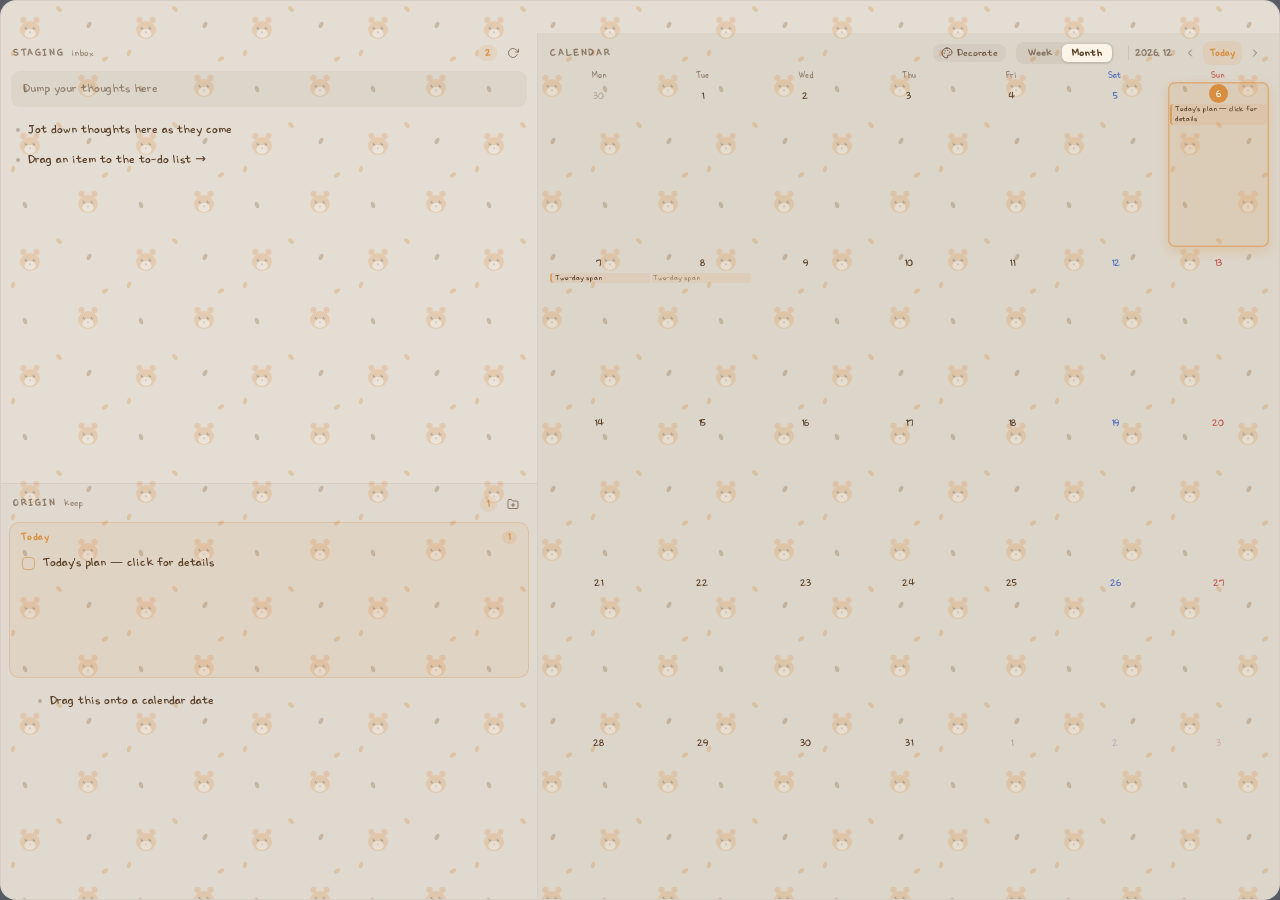
==== commit 7c242595: "web: v0.2.21 웹 앱 배포 — 손글씨 폰트·햄스터 에셋·스티커 개선 반영 Co-Authored-By: Claude Fable 5 <noreply@anthropic.com>" ====
--- a/docs/app/index.html
+++ b/docs/app/index.html
@@ -4,8 +4,8 @@
     <meta charset="UTF-8" />
     <meta name="viewport" content="width=device-width, initial-scale=1.0" />
     <title>FlowDesk</title>
-    <script type="module" crossorigin src="./assets/index-D1gw5Cm5.js"></script>
-    <link rel="stylesheet" crossorigin href="./assets/index-DNnvuxHl.css">
+    <script type="module" crossorigin src="./assets/index-Cu-GF_pm.js"></script>
+    <link rel="stylesheet" crossorigin href="./assets/index-C7l5EMeK.css">
   </head>
 
   <body>
--- a/docs/app/assets/index-C7l5EMeK.css
+++ b/docs/app/assets/index-C7l5EMeK.css
@@ -0,0 +1 @@
+@font-face{font-family:Ownglyph SeasonFruit;src:url(./ownglyph-seasonfruit-BmNlsCTV.ttf) format("truetype");font-weight:400;font-display:swap}:root{--accent: #5b74d6;--accent-rgb: 91, 116, 214;--bg-opacity: .85;--fs: 13px;--font: "Pretendard Variable", Pretendard, "Apple SD Gothic Neo", "Noto Sans KR", "Malgun Gothic", system-ui, sans-serif;--radius: 16px;--ease: cubic-bezier(.3, .7, .3, 1);--t: .15s;--pattern: none;--pattern-opacity: 0;--pattern-size: auto}[data-theme=light]{--bg-rgb: 249, 249, 251;--ink-rgb: 28, 30, 36;--ink: rgb(28, 30, 36);--sun: #c0574f;--sat: #4f6ec0;--gold-glow-rgb: 201, 132, 10;--spark-rgb: 176, 108, 0}[data-theme=dark]{--bg-rgb: 25, 26, 30;--ink-rgb: 235, 236, 241;--ink: rgb(235, 236, 241);--sun: #e08f88;--sat: #8fa8e0;--gold-glow-rgb: 255, 214, 120}[data-theme=flower]{--bg-rgb: 251, 243, 236;--ink-rgb: 90, 70, 50;--ink: rgb(90, 70, 50);--sun: #c0574f;--sat: #4f6ec0;--gold-glow-rgb: 201, 132, 10;--spark-rgb: 176, 108, 0}[data-theme=mintgrid]{--bg-rgb: 238, 246, 241;--ink-rgb: 51, 86, 74;--ink: rgb(51, 86, 74);--sun: #c0574f;--sat: #4f6ec0;--gold-glow-rgb: 201, 132, 10;--spark-rgb: 176, 108, 0}[data-theme=starrynight]{--bg-rgb: 26, 33, 64;--ink-rgb: 238, 240, 255;--ink: rgb(238, 240, 255);--sun: #e08f88;--sat: #8fa8e0;--gold-glow-rgb: 255, 214, 120}[data-theme=hamster]{--bg-rgb: 252, 245, 231;--ink-rgb: 90, 62, 38;--ink: rgb(90, 62, 38);--sun: #c0574f;--sat: #4f6ec0;--gold-glow-rgb: 201, 132, 10;--spark-rgb: 176, 108, 0}*{box-sizing:border-box;margin:0;padding:0}html,body,#root{height:100%;background:transparent;overflow:hidden}body{font-family:var(--font);font-size:var(--fs);color:var(--ink);-webkit-user-select:none;user-select:none;-webkit-font-smoothing:antialiased;cursor:default}input,select,textarea{font-family:inherit;color:inherit;-webkit-user-select:text;user-select:text}button{font-family:inherit;color:inherit;background:none;border:none;cursor:pointer}:focus-visible{outline:2px solid rgba(var(--accent-rgb),.55);outline-offset:1px;border-radius:4px}::-webkit-scrollbar{width:5px}::-webkit-scrollbar-thumb{background:rgba(var(--ink-rgb),.14);border-radius:3px}::-webkit-scrollbar-track{background:transparent}.widget{position:fixed;inset:0;display:flex;flex-direction:column;border-radius:var(--radius);background:var(--bg-image, rgba(var(--bg-rgb), var(--bg-opacity)));border:1px solid rgba(var(--ink-rgb),.09);overflow:hidden;transition:background-color var(--t)}.widget:before{content:"";position:absolute;inset:0;z-index:-1;pointer-events:none;background-image:var(--pattern, none);background-size:var(--pattern-size, auto);opacity:var(--pattern-opacity, 0)}[data-os=win] .widget{border-radius:0}.widget-header{display:flex;align-items:center;justify-content:space-between;height:32px;padding:0 6px 0 12px;flex:none;opacity:0;transition:opacity .18s var(--ease)}.widget:hover .widget-header,.widget-header:focus-within{opacity:1}.header-drag{display:flex;align-items:center;gap:6px;flex:1;height:100%;cursor:grab}.app-dot{display:inline-flex;align-items:center;color:var(--accent);pointer-events:none;transition:color var(--t)}.app-name{font-size:10px;font-weight:650;letter-spacing:.14em;color:rgba(var(--ink-rgb),.6)}.header-actions{display:flex;gap:2px}.icon-btn{display:inline-flex;align-items:center;justify-content:center;width:24px;height:24px;border-radius:6px;color:rgba(var(--ink-rgb),.7);transition:background-color var(--t),color var(--t)}.icon-btn:hover{background:rgba(var(--ink-rgb),.07);color:var(--ink)}.icon-btn.quit:hover{background:#c9574f24;color:var(--sun)}.mini-btn.danger{background:#c9574f1f;color:var(--sun)}.mini-btn.danger:hover{background:#c9574f33}.sections{flex:1;min-height:0;display:flex;flex-direction:row}.section-wrap{flex-basis:0;flex-shrink:1;min-height:0;min-width:0;display:flex;flex-direction:column}.col-left{flex-basis:0;min-width:0;min-height:0;display:flex;flex-direction:column}.divider.divider-col{width:7px;height:auto;margin:0 -3px;cursor:col-resize}.divider.divider-col:after{inset:0 auto 0 3px;width:1px;height:auto}.section{flex:1;min-height:0;display:flex;flex-direction:column;transition:box-shadow var(--t),background-color var(--t)}.sec-origin{background:rgba(var(--ink-rgb),.024)}.sec-calendar{background:rgba(var(--ink-rgb),.048);position:relative}.section.drop-hot,.day-col.drop-hot,.m-cell.drop-hot{box-shadow:inset 0 0 0 1.5px rgba(var(--accent-rgb),.55);background:rgba(var(--accent-rgb),.07)}.divider{height:7px;margin:-3px 0;flex:none;cursor:row-resize;position:relative;z-index:5}.divider:after{content:"";position:absolute;left:0;right:0;top:3px;height:1px;background:rgba(var(--ink-rgb),.09);transition:background-color var(--t),height var(--t)}.divider:hover:after{background:rgba(var(--accent-rgb),.45)}.section-head{display:flex;align-items:center;justify-content:space-between;padding:8px 12px 4px;flex:none}.section-label{font-size:10px;font-weight:700;letter-spacing:.16em;color:rgba(var(--ink-rgb),.6)}.section-sub{margin-left:7px;font-weight:500;letter-spacing:.02em;color:rgba(var(--ink-rgb),.55)}.count{font-size:10px;font-weight:600;line-height:1;padding:3px 7px;border-radius:99px;color:rgba(var(--accent-rgb),.95);background:rgba(var(--accent-rgb),.12)}.section-body{flex:1;min-height:0;overflow-y:auto;list-style:none;padding:2px 8px 8px}.empty-hint{padding:10px 6px;font-size:11px;color:rgba(var(--ink-rgb),.55);text-align:center}.origin-today{flex:.4 1 0;min-height:0;display:flex;flex-direction:column;margin:2px 8px 6px;padding:8px 9px 9px;border-radius:10px;background:rgba(var(--accent-rgb),.08);border:1px solid rgba(var(--accent-rgb),.28);overflow:hidden}.origin-today.drop-hot{box-shadow:inset 0 0 0 1.5px rgba(var(--accent-rgb),.7);background:rgba(var(--accent-rgb),.15)}.origin-today.empty{flex:none}.ot-empty{padding:4px 4px 2px;font-size:11px;text-align:center;color:rgba(var(--accent-rgb),.6)}.ot-scroll{flex:1;min-height:0;overflow-y:auto}.ot-resize{flex:none;height:16px;margin:2px -9px -9px;cursor:row-resize;transition:background var(--t)}.ot-resize:hover{background:linear-gradient(to bottom,transparent,rgba(var(--accent-rgb),.16))}.ot-head{display:flex;align-items:center;justify-content:space-between;padding:0 2px 6px}.ot-title{font-size:10px;font-weight:800;letter-spacing:.08em;color:rgba(var(--accent-rgb),.95)}.ot-count{font-size:9px;font-weight:700;line-height:1;color:var(--accent);background:rgba(var(--accent-rgb),.16);padding:2px 6px;border-radius:99px}.ot-row{display:flex;align-items:flex-start;gap:8px;padding:4px 3px;border-radius:6px;cursor:grab}.ot-row.drop-before,.item-row.drop-before{box-shadow:inset 0 2px rgba(var(--accent-rgb),.7)}.ot-row.drop-after,.item-row.drop-after{box-shadow:inset 0 -2px rgba(var(--accent-rgb),.7)}.ot-row:hover{background:rgba(var(--accent-rgb),.06)}.ot-check{flex:none;width:13px;height:13px;border-radius:4px;margin-top:calc(var(--fs) * .62 - 4.5px);border:1.5px solid rgba(var(--accent-rgb),.6);background:transparent;position:relative;cursor:pointer;transition:background-color var(--t),border-color var(--t)}.ot-row.done .ot-check{background:rgba(var(--accent-rgb),.85);border-color:transparent}.ot-row.done .ot-check:after{content:"";position:absolute;left:4px;top:1px;width:4px;height:7px;border:solid #fff;border-width:0 1.5px 1.5px 0;transform:rotate(45deg)}.ot-text{flex:1;line-height:1.45;word-break:break-word}.ot-row.done .ot-text{text-decoration:line-through;opacity:.45}.item-row{display:flex;align-items:flex-start;gap:8px;padding:5px 7px;border-radius:7px;cursor:grab;transition:background-color var(--t)}.tree-indent{flex:none}.tree-caret{flex:none;width:14px;margin-top:calc(var(--fs) * .2);display:flex;align-items:flex-start;justify-content:center;font-size:9px;line-height:1;color:rgba(var(--ink-rgb),.6);background:none;border:none;padding:0;cursor:pointer;transition:color var(--t)}.tree-caret:hover{color:var(--accent)}.tree-caret--leaf{cursor:default}.tree-count{flex:none;margin-top:calc(var(--fs) * .25);font-size:10px;color:rgba(var(--accent-rgb),.9);background:rgba(var(--accent-rgb),.12);border-radius:6px;padding:0 5px}.item-row.drop-nest{box-shadow:inset 0 0 0 1.5px rgba(var(--accent-rgb),.7);background:rgba(var(--accent-rgb),.1)}.item-folder-icon{flex:none;display:flex;align-items:center;margin-top:calc(var(--fs) * .15);color:rgba(var(--accent-rgb),.9)}.item-row.is-folder .item-text{font-weight:600}.item-row:hover{background:rgba(var(--ink-rgb),.055)}.item-row:active{cursor:grabbing}.item-dot{flex:none;width:4px;height:4px;border-radius:50%;margin-top:calc(var(--fs) * .62);background:rgba(var(--ink-rgb),.3);transition:background-color var(--t)}.item-row:hover .item-dot{background:var(--accent)}.item-dot.toggle{cursor:pointer;position:relative;transition:all .14s var(--ease)}.item-row:hover .item-dot.toggle{width:13px;height:13px;margin-top:calc(var(--fs) * .62 - 4.5px);background:transparent;border:1.5px solid rgba(var(--accent-rgb),.75)}.item-row:hover .item-dot.toggle:hover{background:rgba(var(--accent-rgb),.15)}.item-row.done .item-dot.toggle{width:13px;height:13px;margin-top:calc(var(--fs) * .62 - 4.5px);background:rgba(var(--accent-rgb),.85);border:1.5px solid transparent}.item-row.done .item-dot.toggle:after{content:"";position:absolute;left:3px;top:1px;width:4px;height:7px;border:solid #fff;border-width:0 1.5px 1.5px 0;transform:rotate(45deg)}.item-row.done .item-text{text-decoration:line-through;opacity:.4}.item-text{flex:1;line-height:1.5;word-break:break-word;white-space:pre-wrap}.item-edit{flex:1;border:none;background:transparent;font-size:var(--fs);line-height:1.5;border-bottom:1px solid rgba(var(--accent-rgb),.5);outline:none;resize:none;padding:0;display:block}.x-btn{flex:none;display:inline-flex;align-items:center;justify-content:center;width:18px;height:18px;margin-top:1px;border-radius:5px;color:rgba(var(--ink-rgb),.6);opacity:0;transition:opacity var(--t),background-color var(--t)}.item-row:hover .x-btn{opacity:1}.x-btn:hover{background:rgba(var(--ink-rgb),.1);color:var(--ink)}@keyframes item-enter{0%{opacity:0;transform:translateY(-5px)}to{opacity:1;transform:none}}.item-enter{animation:item-enter .16s var(--ease)}.staging-input-wrap{display:flex;align-items:center;gap:8px;margin:2px 10px 6px;padding:7px 11px;border-radius:9px;background:rgba(var(--ink-rgb),.05);border:1px solid transparent;transition:border-color var(--t),background-color var(--t);flex:none}.staging-input-wrap:focus-within{border-color:rgba(var(--accent-rgb),.5);background:rgba(var(--accent-rgb),.06)}.staging-input{flex:1;border:none;background:transparent;font-size:var(--fs);line-height:1.5;outline:none;resize:none;padding:0;display:block}.staging-input::placeholder{color:rgba(var(--ink-rgb),.55)}.enter-hint{font-size:10px;color:rgba(var(--ink-rgb),.55);border:1px solid rgba(var(--ink-rgb),.15);border-radius:4px;padding:1px 5px;opacity:0;transition:opacity var(--t)}.staging-input-wrap:focus-within .enter-hint,.quick-pill:focus-within .enter-hint{opacity:1}.cal-nav{display:flex;align-items:center;gap:1px}.cal-label{font-size:10.5px;font-weight:600;color:rgba(var(--ink-rgb),.6);margin-right:5px;font-variant-numeric:tabular-nums}.today-btn{width:auto;white-space:nowrap;font-size:10px;font-weight:700;padding:2px 7px;border-radius:8px;color:rgba(var(--accent-rgb),.95);background:rgba(var(--accent-rgb),.12)}.today-btn:hover{background:rgba(var(--accent-rgb),.22)}.week-grid{display:grid;grid-template-columns:repeat(7,1fr);gap:3px;padding:2px 10px 10px;overflow-y:auto}.day-col{display:flex;flex-direction:column;gap:3px;padding:3px 2px;border-radius:8px;background:rgba(var(--bg-rgb),.25);min-height:76px;transition:box-shadow var(--t),background-color var(--t)}.day-head{text-align:center;padding:2px 0 1px}.day-name{display:block;font-size:9px;color:rgba(var(--ink-rgb),.6)}.dow-5 .day-name{color:var(--sat)}.dow-6 .day-name{color:var(--sun)}.day-num{display:inline-block;min-width:19px;height:19px;line-height:19px;font-size:11px;font-weight:600;border-radius:50%;font-variant-numeric:tabular-nums}.today .day-num{background:var(--accent);color:#fff}.day-col.today{background:rgba(var(--accent-rgb),.13);box-shadow:0 5px 16px rgba(var(--accent-rgb),.3),inset 0 0 0 1.5px rgba(var(--accent-rgb),.55);transform:translateY(-3px)}.day-col.today .day-name{color:var(--accent);font-weight:800}.day-items{display:flex;flex-direction:column;gap:2px;flex:1}.chip{--tag: var(--accent-rgb);font-size:calc(var(--fs) - 2.5px);line-height:1.35;padding:2px 4px 2px 5px;border-radius:5px;background:rgba(var(--tag),.12);border-left:2px solid rgba(var(--tag),.65);cursor:grab;word-break:break-word;transition:background-color var(--t)}.chip:hover{background:rgba(var(--tag),.2)}.chip.span-start{border-radius:5px 0 0 5px;margin-right:-5px}.chip.span-mid{border-radius:0;margin:0 -5px;border-left:none}.chip.span-end{border-radius:0 5px 5px 0;margin-left:-5px;border-left:none}.chip.span-mid,.chip.span-end{color:rgba(var(--ink-rgb),.5)}.chip.done{text-decoration:line-through;opacity:.45}.day-col.past .chip:not(.done),.m-cell.past .chip:not(.done){opacity:.55}.chip.mini.span-start{border-radius:3px 0 0 3px;margin-right:-4px}.chip.mini.span-mid{border-radius:0;margin:0 -4px}.chip.mini.span-end{border-radius:0 3px 3px 0;margin-left:-4px}.chip-edit{display:block;width:100%;font-size:calc(var(--fs) - 2.5px);line-height:1.35;padding:2px 4px;border:none;border-radius:5px;background:rgba(var(--bg-rgb),.9);outline:1px solid rgba(var(--accent-rgb),.5);resize:none;overflow:hidden}.month-wrap{padding:2px 10px 10px;overflow-y:auto;display:flex;flex-direction:column}.month-weekdays{display:grid;grid-template-columns:repeat(7,1fr);text-align:center;font-size:9px;color:rgba(var(--ink-rgb),.6);padding-bottom:3px;flex-shrink:0}.month-weekdays .dow-5{color:var(--sat)}.month-weekdays .dow-6{color:var(--sun)}.month-grid{display:grid;grid-template-columns:repeat(7,1fr);grid-auto-rows:minmax(38px,auto);gap:2px;flex:1}.m-cell{display:flex;flex-direction:column;align-items:stretch;gap:1px;padding:2px;border-radius:7px;min-width:0;overflow:hidden;transition:box-shadow var(--t),background-color var(--t)}.m-cell:hover{background:rgba(var(--ink-rgb),.05)}.m-cell.other{opacity:.3}.m-num{font-size:11px;font-weight:500;min-width:19px;height:19px;line-height:19px;text-align:center;border-radius:50%;font-variant-numeric:tabular-nums;align-self:center;flex-shrink:0}.m-cell.dow-5 .m-num{color:var(--sat)}.m-cell.dow-6 .m-num{color:var(--sun)}.m-cell.today .m-num{background:var(--accent);color:#fff}.day-num.holiday,.m-holiday-name{display:block;text-align:center;font-size:8.5px;line-height:1.2;color:var(--sun);opacity:.85;overflow:hidden;text-overflow:ellipsis;white-space:nowrap}.m-num.holiday{color:var(--sun);font-weight:700}.holiday-name{display:block;margin-top:1px;font-size:9.5px;color:var(--sun);opacity:.85;overflow:hidden;text-overflow:ellipsis;white-space:nowrap;min-width:0}.m-cell.today{background:rgba(var(--accent-rgb),.13);box-shadow:0 4px 12px rgba(var(--accent-rgb),.28),inset 0 0 0 1.5px rgba(var(--accent-rgb),.5);transform:translateY(-2px)}.day-col,.m-cell{position:relative}.cal-sticker{position:absolute;z-index:3;filter:drop-shadow(0 2px 4px rgba(0,0,0,.25));cursor:grab}.cal-sticker img{width:100%;height:100%;object-fit:contain;display:block;pointer-events:none}.cal-sticker.selected{outline:1.5px dashed rgba(var(--accent-rgb),.85);outline-offset:2px}.cal-sticker.selected:before{content:"";position:absolute;top:-14px;left:50%;width:1.5px;height:12px;margin-left:-.75px;background:rgba(var(--accent-rgb),.85)}.stk-handle{position:absolute;width:11px;height:11px;border-radius:50%;background:#fff;border:1.5px solid var(--accent);box-shadow:0 1px 3px #00000040;z-index:6;touch-action:none}.stk-rotate{top:-20px;left:50%;margin-left:-5.5px;cursor:grab}.stk-resize{right:-6px;bottom:-6px;cursor:nwse-resize}.stk-del{position:absolute;top:-8px;right:-8px;width:16px;height:16px;border-radius:50%;background:#1c1e24d1;color:#fff;font-size:11px;line-height:1;display:flex;align-items:center;justify-content:center;z-index:6;box-shadow:0 1px 3px #00000040}.stk-del:hover{background:#c0574f}.sticker-btn{margin-right:10px;display:inline-flex;align-items:center;gap:4px;padding:3px 8px;border-radius:8px;font-size:11px;color:rgba(var(--ink-rgb),.85);background:rgba(var(--ink-rgb),.06);position:relative;transition:background var(--t) var(--ease),color var(--t) var(--ease)}.sticker-btn:hover{background:rgba(var(--accent-rgb),.14);color:var(--ink)}.sticker-btn.on{background:rgba(var(--accent-rgb),.2);color:var(--ink)}.sticker-btn.attention:after{content:"";position:absolute;top:-2px;right:-2px;width:7px;height:7px;border-radius:50%;background:var(--accent);animation:sticker-pulse 1.8s ease-in-out infinite}@keyframes sticker-pulse{0%,to{transform:scale(1);opacity:.85}50%{transform:scale(1.45);opacity:.45}}@media(prefers-reduced-motion:reduce){.sticker-btn.attention:after{animation:none}}.sticker-palette{position:absolute;top:34px;right:10px;width:264px;z-index:60;background:rgba(var(--bg-rgb),.98);border:1px solid rgba(var(--ink-rgb),.12);border-radius:14px;box-shadow:0 12px 32px rgba(var(--ink-rgb),.18);padding:12px}.sticker-palette-head{display:flex;justify-content:space-between;font-size:11px;letter-spacing:.08em;color:rgba(var(--ink-rgb),.78);margin:2px 2px 10px}.sticker-hint{opacity:.6;letter-spacing:normal}.sticker-grid{display:grid;grid-template-columns:repeat(4,minmax(0,1fr));gap:10px}.sticker-tile{position:relative;aspect-ratio:1;background:#fff;padding:4px;border-radius:6px;box-shadow:0 2px 6px rgba(var(--ink-rgb),.18);cursor:grab}.sticker-tile:nth-child(odd){transform:rotate(-3deg)}.sticker-tile:nth-child(2n){transform:rotate(3deg)}.sticker-tile img{width:100%;height:100%;object-fit:contain;border-radius:3px;display:block;pointer-events:none}.sticker-x{position:absolute;top:-6px;right:-6px;width:16px;height:16px;border-radius:50%;background:rgba(var(--ink-rgb),.75);color:rgb(var(--bg-rgb));display:none;align-items:center;justify-content:center}.sticker-tile:hover .sticker-x{display:flex}.sticker-x.armed{background:#c0574f;display:flex}.sticker-add{aspect-ratio:1;border:1.5px dashed rgba(var(--ink-rgb),.35);border-radius:6px;font-size:11px;color:rgba(var(--ink-rgb),.7)}.sticker-add:disabled{opacity:.4;cursor:default}.day-stamp{position:absolute;top:2px;right:2px;width:20px;height:20px;border-radius:50%;object-fit:cover;box-shadow:0 1px 3px #00000047;transform:rotate(-8deg);z-index:4;pointer-events:none}.day-stamp.gold{outline:2px solid #d4a548;animation:goldGlow 2.6s ease-in-out infinite}@keyframes goldGlow{0%,to{outline-color:#d4a548;box-shadow:0 0 0 4px #d4a54838,0 0 6px 1px rgba(var(--gold-glow-rgb),.35),0 1px 3px #00000047}50%{outline-color:#f0c264;box-shadow:0 0 0 4px #d4a54861,0 0 14px 4px rgba(var(--gold-glow-rgb),.8),0 1px 3px #00000047}}.stamp-spark{position:absolute;z-index:5;color:rgb(var(--spark-rgb, 255, 255, 255));text-shadow:0 0 3px rgb(var(--gold-glow-rgb)),0 0 8px rgba(var(--gold-glow-rgb),.95);line-height:1;pointer-events:none;animation:sparkTwinkle 2.1s ease-in-out infinite}.stamp-spark.s1{top:-2px;right:24px;font-size:11px}.stamp-spark.s2{top:18px;right:1px;font-size:8px;animation-delay:.7s}.stamp-spark.s3{top:10px;right:28px;font-size:7px;animation-delay:1.4s}@keyframes sparkTwinkle{0%,to{opacity:0;transform:scale(.2) rotate(-15deg)}50%{opacity:1;transform:scale(1) rotate(15deg)}}.streak-badge{margin-right:8px;font-size:11px;font-weight:600;color:#d4a548;background:#d4a5481f;padding:2px 8px;border-radius:20px;white-space:nowrap}.dday-pill{position:relative;display:inline-flex;align-items:center;gap:6px;max-width:150px;min-width:0;font-size:12px;white-space:nowrap}.dday-pill b{font-weight:800;font-size:10.5px;color:var(--accent);background:rgba(var(--accent-rgb),.1);padding:1px 7px;border-radius:20px;flex-shrink:0}.dday-pill-label{overflow:hidden;text-overflow:ellipsis;font-weight:700;color:rgba(var(--ink-rgb),.8)}.dday-pill+.dday-pill:before{content:"·";color:rgba(var(--ink-rgb),.55);margin-right:2px;flex-shrink:0}.dday-more{font-size:11px;font-weight:600;color:rgba(var(--ink-rgb),.6);white-space:nowrap}.cal-nav{flex-shrink:0}.streak-badge{flex-shrink:1000;min-width:0;overflow:hidden;text-overflow:ellipsis}.view-seg{display:flex;background:rgba(var(--ink-rgb),.07);border-radius:8px;padding:2px;margin-right:8px;flex-shrink:0}.view-seg button{font-size:11px;font-weight:600;padding:3px 10px;border-radius:6px;color:rgba(var(--ink-rgb),.6)}.view-seg button.on{background:rgb(var(--bg-rgb));color:var(--ink);box-shadow:0 1px 3px #0000001f}.head-gap{width:1px;height:14px;align-self:center;background:rgba(var(--ink-rgb),.12);margin:0 6px;flex-shrink:0}.head-right{display:flex;align-items:center;gap:4px}.cal-right{margin-left:auto;display:flex;align-items:center;flex-shrink:1;min-width:0}.dday-pill,.dday-more{margin-left:8px}.dday-pill:after{content:attr(data-tip);position:absolute;left:0;top:calc(100% + 6px);z-index:60;background:var(--ink);color:rgb(var(--bg-rgb));font-size:11px;font-weight:500;padding:4px 9px;border-radius:6px;white-space:nowrap;box-shadow:0 3px 10px #0003;opacity:0;pointer-events:none;transition:opacity .12s var(--ease) .3s}.dday-pill:hover:after{opacity:1}.day-stamp.fresh{opacity:0;animation:dayStampPop .32s cubic-bezier(.2,1.6,.4,1) .9s forwards}@keyframes dayStampPop{0%{opacity:0;transform:rotate(-8deg) scale(0)}60%{opacity:1;transform:rotate(-8deg) scale(1.3)}to{opacity:1;transform:rotate(-8deg) scale(1)}}.day-flash{position:absolute;left:50%;top:50%;width:60px;height:60px;border-radius:12px;object-fit:cover;z-index:6;pointer-events:none;filter:drop-shadow(0 6px 16px rgba(0,0,0,.34));animation:dayStampPress .85s cubic-bezier(.12,.85,.2,1) forwards}@keyframes dayStampPress{0%{opacity:0;transform:translate(-50%,-78%) rotate(-10deg) scale(1.3)}22%{opacity:1;transform:translate(-50%,-50%) rotate(-7deg) scale(.86)}36%{opacity:1;transform:translate(-50%,-50%) rotate(-6deg) scale(1.04)}58%{opacity:1;transform:translate(-50%,-50%) rotate(-6deg) scale(1)}to{opacity:0;transform:translate(-50%,-86%) rotate(-6deg) scale(1.06)}}.day-ring{position:absolute;left:50%;top:50%;width:52px;height:52px;border-radius:50%;border:3px solid rgba(var(--accent-rgb),.5);z-index:5;pointer-events:none;animation:dayStampRing .45s ease-out .16s both}@keyframes dayStampRing{0%{opacity:.7;transform:translate(-50%,-50%) scale(.35)}to{opacity:0;transform:translate(-50%,-50%) scale(1.9)}}.m-cell.stamping{overflow:visible;z-index:3}.day-col.stamping{animation:dayShakeWeek .3s ease-in-out .16s}.m-cell.stamping{animation:dayShakeMonth .3s ease-in-out .16s}@keyframes dayShakeWeek{0%,to{transform:translateY(-3px)}20%{transform:translate(-2px,-2px)}40%{transform:translate(2px,-4px)}60%{transform:translate(-2px,-3px)}80%{transform:translate(1px,-2px)}}@keyframes dayShakeMonth{0%,to{transform:translateY(-2px)}20%{transform:translate(-2px,-1px)}40%{transform:translate(2px,-3px)}60%{transform:translate(-2px,-2px)}80%{transform:translate(1px,-1px)}}.chip.mini{font-size:max(8px,calc(var(--fs) - 5px));line-height:1.3;padding:0 2px 0 3px;border-radius:3px;flex-shrink:0}.chip-edit.mini{font-size:max(8px,calc(var(--fs) - 5px));line-height:1.3;padding:0 2px;border-radius:3px}.sec-detail{background:rgba(var(--ink-rgb),.048);animation:detail-in .18s var(--ease)}@keyframes detail-in{0%{opacity:0;transform:translate(12px)}to{opacity:1;transform:none}}.detail-body{display:flex;flex-direction:column;overflow:hidden;padding:2px 12px 10px}.detail-title-row{display:flex;align-items:flex-start;gap:8px;flex:none}.detail-done{flex:none;width:13px;height:13px;margin-top:6px;padding:0;border-radius:50%;border:1.5px solid rgba(var(--accent-rgb),.75);position:relative;transition:background-color var(--t),border-color var(--t)}.detail-done:hover{background:rgba(var(--accent-rgb),.15)}.detail-done.on{background:rgba(var(--accent-rgb),.85);border-color:transparent}.detail-done.on:after{content:"";position:absolute;left:3px;top:1px;width:4px;height:7px;border:solid #fff;border-width:0 1.5px 1.5px 0;transform:rotate(45deg)}.detail-title.done{text-decoration:line-through;opacity:.45}.detail-title{flex:1;font-size:calc(var(--fs) + 1px);font-weight:600;line-height:1.4;border:none;outline:none;background:transparent;resize:none;overflow:hidden;border-bottom:1px solid rgba(var(--ink-rgb),.09);padding:2px 0 6px;transition:border-color var(--t)}.detail-title:focus{border-bottom-color:rgba(var(--accent-rgb),.45)}.tag-row{display:flex;gap:8px;align-items:center;padding:8px 0 0;flex:none}.tag-dot{width:14px;height:14px;border-radius:50%;border:2px solid transparent;padding:0;transition:transform var(--t),border-color var(--t)}.tag-dot:hover{transform:scale(1.15)}.tag-dot.on{border-color:rgba(var(--ink-rgb),.8)}.range-row{display:flex;align-items:center;gap:6px;padding:8px 0 0;flex:none;font-size:calc(var(--fs) - 1px);color:rgba(var(--ink-rgb),.85)}.range-arrow{color:rgba(var(--ink-rgb),.6)}.date-input{width:11ch;border:none;outline:none;background:rgba(var(--ink-rgb),.05);border-radius:6px;padding:3px 8px;font-size:calc(var(--fs) - 1px);font-variant-numeric:tabular-nums;transition:box-shadow var(--t)}.date-input:focus{box-shadow:inset 0 0 0 1px rgba(var(--accent-rgb),.5)}.date-input.invalid{box-shadow:inset 0 0 0 1px var(--sun)}.range-len{color:rgba(var(--accent-rgb),.9);font-weight:600}.range-clear{color:rgba(var(--ink-rgb),.6)}.dday-toggle{border:1px solid rgba(var(--ink-rgb),.15);background:transparent;color:rgba(var(--ink-rgb),.7);font-family:inherit;font-size:10.5px;font-weight:600;padding:2px 8px;border-radius:20px;cursor:pointer}.dday-toggle.on{border-color:transparent;background:rgba(var(--accent-rgb),.12);color:var(--accent)}.detail-note{flex:1;display:flex;flex-direction:column;overflow:hidden;margin-top:8px;cursor:text}.detail-note-edit{flex:1;resize:none;border:none;outline:none;border-radius:8px;background:rgba(var(--ink-rgb),.05);padding:8px 10px;font-size:calc(var(--fs) - 1px);line-height:1.55;transition:background-color var(--t)}.note-hint{color:rgba(var(--ink-rgb),.6);font-size:calc(var(--fs) - 1px);padding:8px 2px}.md.note-preview{margin-bottom:6px;padding:0 2px 4px;border-bottom:1px dashed rgba(var(--ink-rgb),.15)}.md{flex:1;overflow-y:auto;font-size:calc(var(--fs) - 1px);line-height:1.55;-webkit-user-select:text;user-select:text}.md h1,.md h2,.md h3{font-weight:700;margin:10px 0 4px;line-height:1.3}.md h1{font-size:calc(var(--fs) + 3px)}.md h2{font-size:calc(var(--fs) + 1px)}.md h3{font-size:var(--fs)}.md p{margin:2px 0}.md hr{margin:8px 0;border:none;border-top:1px solid rgba(var(--ink-rgb),.15)}.md ul,.md ol{margin:4px 0;padding-left:18px}.md code{font-family:ui-monospace,SF Mono,Menlo,monospace;font-size:.92em;background:rgba(var(--ink-rgb),.07);border-radius:4px;padding:0 4px}.md pre{margin:6px 0;padding:8px 10px;border-radius:8px;background:rgba(var(--ink-rgb),.06);overflow-x:auto}.md pre code{background:none;padding:0}.md table{border-collapse:collapse;margin:6px 0;font-size:.95em}.md th,.md td{border:1px solid rgba(var(--ink-rgb),.2);padding:3px 8px;text-align:left}.md th{background:rgba(var(--ink-rgb),.06)}.md del{opacity:.55}.md ul.contains-task-list{list-style:none;padding-left:4px}.md li.task-list-item input{margin-right:6px}.md img{max-width:100%;border-radius:6px}.md blockquote{margin:6px 0;padding:2px 10px;border-left:2px solid rgba(var(--accent-rgb),.5);color:rgba(var(--ink-rgb),.78)}.md a{color:var(--accent);text-decoration:underline;text-underline-offset:2px}.ctx-menu{position:fixed;z-index:100;min-width:148px;padding:5px;border-radius:10px;background:rgba(var(--bg-rgb),.97);border:1px solid rgba(var(--ink-rgb),.1);box-shadow:0 8px 28px #0000002e;animation:item-enter .12s var(--ease)}.ctx-item{display:block;width:100%;text-align:left;font-size:12px;padding:6px 10px;border-radius:6px;transition:background-color var(--t)}.ctx-item:hover{background:rgba(var(--ink-rgb),.07)}.ctx-item.danger{color:var(--sun)}.toast{position:absolute;left:12px;right:12px;bottom:12px;z-index:60;display:flex;align-items:center;gap:10px;padding:9px 13px;border-radius:10px;background:rgba(var(--ink-rgb),.92);color:rgb(var(--bg-rgb));overflow:hidden;animation:toast-in .2s var(--ease)}@keyframes toast-in{0%{opacity:0;transform:translateY(8px)}to{opacity:1;transform:none}}.toast-msg{flex:1;font-size:12px}.toast-action{font-size:12px;font-weight:700;color:rgba(var(--accent-rgb),1);filter:brightness(1.35)}.toast-progress{position:absolute;left:0;bottom:0;height:2px;width:100%;background:rgba(var(--accent-rgb),.9);transform-origin:left;animation-name:toast-progress;animation-timing-function:linear;animation-fill-mode:forwards}@keyframes toast-progress{0%{transform:scaleX(1)}to{transform:scaleX(0)}}.sections-hidden{visibility:hidden}.settings-panel{position:absolute;inset:32px 0 0;z-index:50;display:flex;flex-direction:column;background:transparent;animation:settings-in .2s var(--ease);font-size:13px}@keyframes settings-in{0%{opacity:0;transform:translate(14px)}to{opacity:1;transform:none}}.settings-head{display:flex;align-items:center;justify-content:space-between;padding:12px 12px 8px 16px;flex:none}.settings-title{font-size:13px;font-weight:700}.settings-body{flex:1;overflow-y:auto;padding:0 16px 16px;max-width:480px;width:100%;align-self:center}.set-group{margin-bottom:18px}.set-group-title{font-size:10px;font-weight:700;letter-spacing:.14em;color:rgba(var(--accent-rgb),.9);padding-bottom:6px;border-bottom:1px solid rgba(var(--ink-rgb),.08);margin-bottom:10px}.set-row{margin-bottom:12px}.set-row>label{display:block;font-size:11px;color:rgba(var(--ink-rgb),.7);margin-bottom:5px}.segmented{display:inline-flex;padding:2px;border-radius:8px;background:rgba(var(--ink-rgb),.06);gap:1px}.segmented button{font-size:11.5px;padding:4px 12px;border-radius:6px;color:rgba(var(--ink-rgb),.7);transition:background-color var(--t),color var(--t)}.segmented button.on{background:rgba(var(--bg-rgb),1);color:var(--ink);font-weight:600;box-shadow:0 1px 3px #0000001f}.swatches{display:flex;gap:7px;align-items:center}.swatch{width:22px;height:22px;border-radius:50%;border:2px solid transparent;transition:transform var(--t),border-color var(--t);padding:0}.swatch:hover{transform:scale(1.12)}.swatch.on{border-color:rgb(var(--bg-rgb));box-shadow:0 0 0 2px var(--accent)}.swatch.custom{appearance:none;background:conic-gradient(red,#ff0,#0f0,#0ff,#00f,#f0f,red);border:none;cursor:pointer}.swatch.custom::-webkit-color-swatch-wrapper{padding:0;opacity:0}.slider-row{display:flex;align-items:center;gap:10px;margin-top:6px}.slider-row input[type=range]{flex:1;accent-color:var(--accent)}.slider-val{font-size:11px;color:rgba(var(--ink-rgb),.7);min-width:36px;text-align:right;font-variant-numeric:tabular-nums}select{width:100%;font-size:12px;padding:6px 8px;border-radius:7px;border:1px solid rgba(var(--ink-rgb),.14);background:rgba(var(--bg-rgb),.6);outline:none}.hotkey-row{display:flex;gap:6px;margin-top:6px}.hotkey-row input{flex:1;font-size:12px;padding:6px 8px;border-radius:7px;border:1px solid rgba(var(--ink-rgb),.14);background:rgba(var(--bg-rgb),.6);outline:none}.hotkey-row input:focus{border-color:rgba(var(--accent-rgb),.55)}.mini-btn{font-size:12px;font-weight:600;padding:6px 12px;border-radius:7px;background:rgba(var(--accent-rgb),.14);color:var(--accent);transition:background-color var(--t)}.mini-btn:hover{background:rgba(var(--accent-rgb),.22)}.mini-btn.wide{width:100%}.set-msg{font-size:11px;color:rgba(var(--ink-rgb),.6);margin-top:5px;line-height:1.5}.linklike{background:none;border:none;padding:0;text-align:left;cursor:pointer}.linklike:hover{color:rgba(var(--ink-rgb),.85);text-decoration:underline}.set-msg.err{color:var(--sun)}.switch{position:relative;width:38px;height:22px;border-radius:99px;background:rgba(var(--ink-rgb),.15);transition:background-color var(--t);padding:0}.switch.on{background:var(--accent)}.switch .knob{position:absolute;top:2px;left:2px;width:18px;height:18px;border-radius:50%;background:#fff;box-shadow:0 1px 3px #00000040;transition:transform var(--t) var(--ease)}.switch.on .knob{transform:translate(16px)}.icon-btn.cloud.on{color:rgba(var(--accent-rgb),.85)}.icon-btn.cloud.syncing{animation:cloud-pulse 1.2s ease-in-out infinite}@keyframes cloud-pulse{50%{opacity:.35}}.icon-btn.cloud.error{color:var(--sun)}.fb-overlay{position:absolute;inset:0;z-index:60;display:flex;align-items:center;justify-content:center;padding:24px}.fb-card{width:100%;max-width:340px;padding:12px;border-radius:12px;background:rgba(var(--bg-rgb),.97);border:1px solid rgba(var(--ink-rgb),.1);box-shadow:0 8px 28px #0000002e;animation:item-enter .12s var(--ease);display:flex;flex-direction:column;gap:8px}.fb-head{display:flex;align-items:center;justify-content:space-between}.fb-textarea{width:100%;min-height:110px;resize:none;font-size:var(--fs);font-family:inherit;padding:8px 10px;border:none;border-radius:8px;background:rgba(var(--ink-rgb),.05);outline:none;transition:background-color var(--t)}.fb-textarea:focus{background:rgba(var(--accent-rgb),.08)}.fb-textarea::placeholder{color:rgba(var(--ink-rgb),.55)}.fb-actions{display:flex;align-items:center;justify-content:flex-end}.whatsnew-list{margin:0;padding-left:20px;display:flex;flex-direction:column;gap:7px;font-size:var(--fs);line-height:1.5;color:rgba(var(--ink-rgb),.8)}.quick{height:100vh;display:flex;align-items:stretch}.quick-pill{flex:1;display:flex;align-items:center;gap:12px;padding:0 18px;border-radius:16px;background:rgba(var(--bg-rgb),var(--bg-opacity));border:1px solid rgba(var(--ink-rgb),.12);animation:quick-in .16s var(--ease)}@keyframes quick-in{0%{opacity:0;transform:scale(.97)}to{opacity:1;transform:none}}.quick-pill .quick-input{flex:1;border:none;background:transparent;font-size:15px;line-height:1.5;outline:none;resize:none;padding:0;display:block}.quick-pill .quick-input::placeholder{color:rgba(var(--ink-rgb),.55)}.fb-card:has(.share-tabs){max-width:420px}.share-tabs{display:flex;background:rgba(var(--ink-rgb),.06);border-radius:10px;padding:3px;margin-bottom:12px}.share-tab{flex:1;border:0;background:transparent;font-family:inherit;font-size:12.5px;font-weight:600;padding:7px 0;border-radius:8px;color:rgba(var(--ink-rgb),.7);cursor:pointer}.share-tab.on{background:rgb(var(--bg-rgb));color:var(--ink);box-shadow:0 1px 4px #0000001f}.share-preview{display:block;width:100%;border:1px solid rgba(var(--ink-rgb),.08);border-radius:12px}.share-empty{padding:40px 16px;text-align:center;font-size:13px;color:rgba(var(--ink-rgb),.7)}@media(prefers-reduced-motion:reduce){*,*:before,*:after{animation-duration:.01ms!important;transition-duration:.01ms!important}}.tut-root{position:fixed;inset:0;z-index:90}.tut-dim{position:absolute;inset:0;background:#0000008c}.tut-spot{position:absolute;border-radius:12px;border:2px solid var(--accent);box-shadow:0 0 0 9999px #0000008c,0 0 18px rgba(var(--accent-rgb),.45);transition:all .2s var(--ease)}.tut-card{position:absolute;width:280px;padding:14px 16px;border-radius:12px;background:rgba(var(--bg-rgb),.97);border:1px solid rgba(var(--ink-rgb),.1);box-shadow:0 8px 28px #00000059;animation:item-enter .16s var(--ease)}.tut-card h4{margin:0 0 6px;font-size:1.05em}.tut-card p{margin:0 0 12px;font-size:.92em;line-height:1.55;opacity:.85;word-break:keep-all;overflow-wrap:break-word;white-space:pre-line}.tut-foot{display:flex;align-items:center;justify-content:space-between;gap:8px}.tut-dots{display:flex;gap:4px}.tut-dot{width:6px;height:6px;border-radius:50%;background:rgba(var(--ink-rgb),.25)}.tut-dot.on{background:var(--accent)}.tut-wait{font-size:.82em;font-style:italic;opacity:.6}.tut-skip{background:none;border:none;padding:0;font-size:.85em;color:inherit;opacity:.6;text-decoration:underline;text-underline-offset:2px;cursor:pointer}.tut-next{background:var(--accent);color:#fff;border:none;border-radius:8px;padding:5px 14px;margin-left:10px;font-weight:600;cursor:pointer}.tut-arrow{position:absolute;color:var(--accent);font-size:20px;letter-spacing:3px}[data-web] body{background:#565b66}[data-web] .dl-cta{width:auto;padding:0 10px;font-size:11px;font-weight:600;color:var(--accent, #5b74d6);white-space:nowrap}.set-row-col{flex-direction:column;align-items:stretch;gap:8px}.theme-grid{display:grid;grid-template-columns:repeat(3,1fr);gap:8px}.theme-tile{display:flex;flex-direction:column;align-items:center;gap:4px;padding:6px;border:1px solid rgba(var(--ink-rgb),.12);border-radius:10px;background:transparent;cursor:pointer;color:var(--ink)}.theme-tile.on{border-color:var(--accent);box-shadow:0 0 0 1px var(--accent)}.theme-thumb{position:relative;width:100%;aspect-ratio:16 / 10;border-radius:7px;overflow:hidden;border:1px solid rgba(var(--ink-rgb),.1)}.theme-thumb-pattern{position:absolute;inset:0}.theme-thumb-dot{position:absolute;right:4px;bottom:4px;width:8px;height:8px;border-radius:50%;box-shadow:0 0 0 1.5px #fff9}.theme-tile-label{font-size:10px;opacity:.8;white-space:nowrap}.sticker-palette .deco-sec{margin-top:14px;padding-top:12px;border-top:1px solid rgba(var(--ink-rgb),.08)}.reward-grid{display:flex;flex-wrap:wrap;gap:6px;align-items:center;margin-bottom:6px}.reward-thumb{position:relative;width:34px;height:34px}.reward-thumb img{width:34px;height:34px;border-radius:7px;object-fit:cover;border:1px solid rgba(var(--ink-rgb),.15)}.reward-del{position:absolute;top:-5px;right:-5px;width:16px;height:16px;padding:0;display:flex;align-items:center;justify-content:center;border:none;border-radius:50%;background:#0000009e;color:#fff;cursor:pointer}.reward-del svg{width:10px;height:10px}.stamp-add{height:34px;padding:0 10px;border:1.5px dashed rgba(var(--ink-rgb),.35);border-radius:7px;font-size:11px;color:rgba(var(--ink-rgb),.7)}.stamp-add:disabled{opacity:.4;cursor:default}.mini-btn.on{background:rgba(var(--accent-rgb),.2);color:var(--ink)}.ctx-swatches{display:flex;gap:7px;padding:7px 12px 5px}.ctx-swatch{width:16px;height:16px;border-radius:50%;border:1.5px solid rgba(var(--ink-rgb),.12);cursor:pointer;padding:0}.ctx-swatch.active{outline:2px solid rgba(var(--ink-rgb),.55);outline-offset:1.5px}
